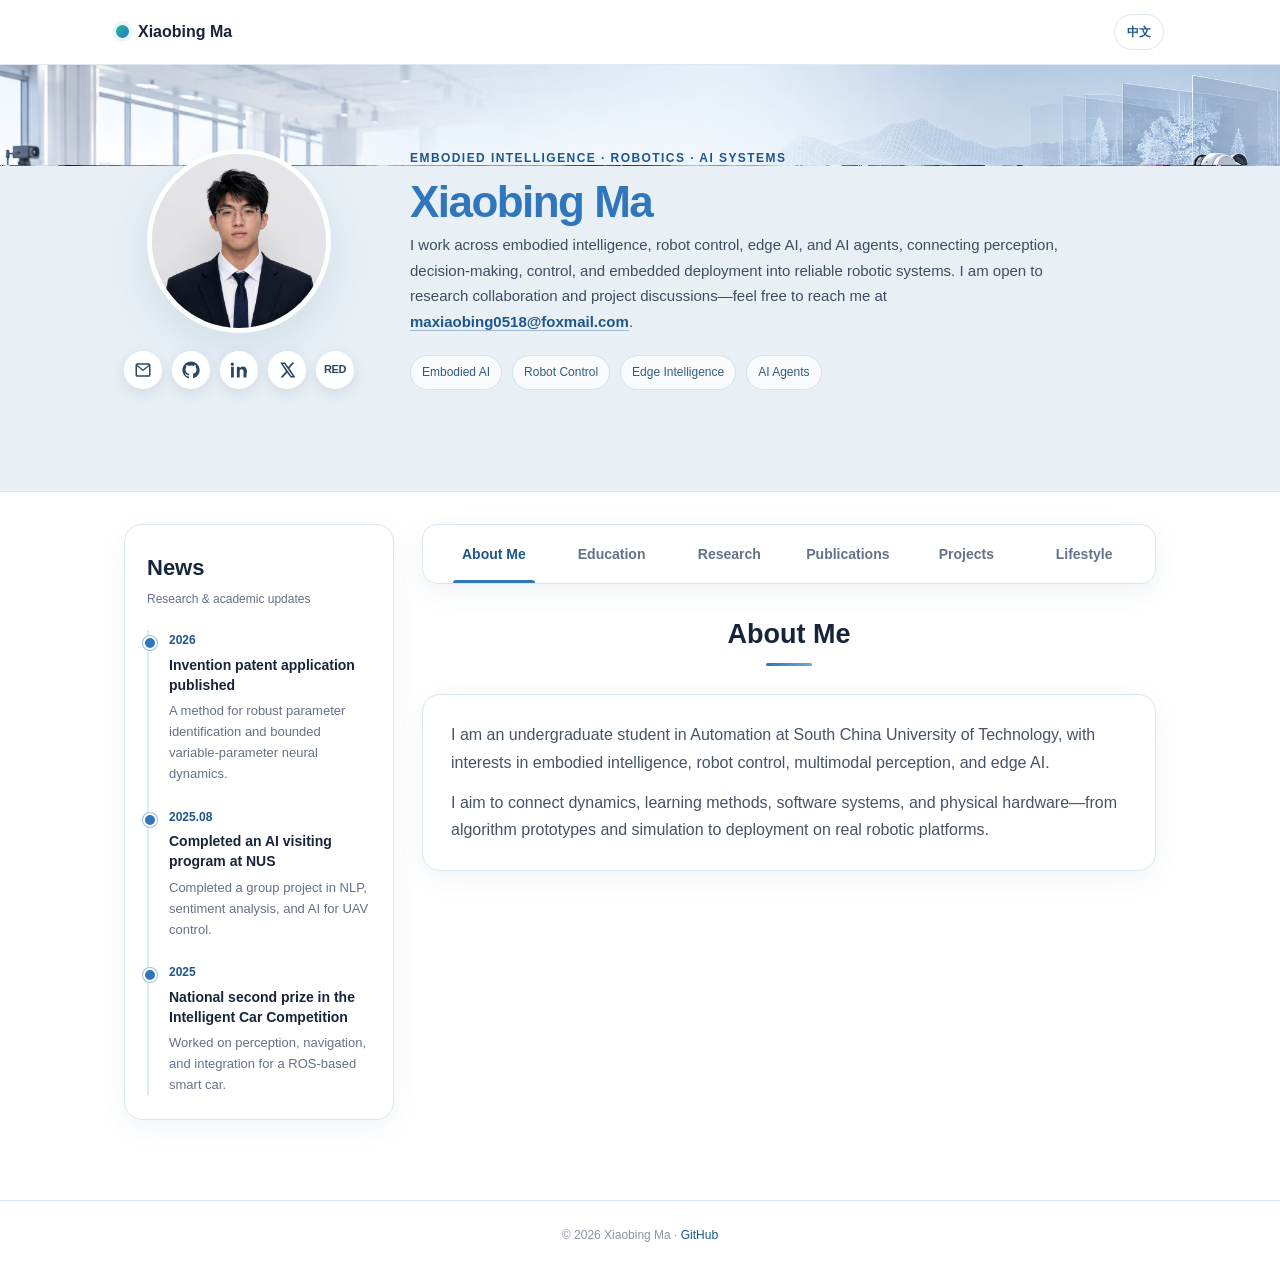
==== index.html @ 729a2bf1 "Place hero image directly behind profile" ====
<!doctype html>
<html lang="zh-CN">
<head>
<meta charset="utf-8">
<meta name="viewport" content="width=device-width,initial-scale=1">
<meta name="description" content="Xiaobing Ma｜South China University of Technology｜Embodied AI, Robot Control, Edge Intelligence and AI Agents">
<title>Xiaobing Ma · Academic Homepage</title>
<style>
:root{--ink:#17243a;--muted:#647187;--blue:#2f76bd;--blue-dark:#1d568f;--blue-soft:#edf5fc;--line:#dbe5ee;--paper:#fff;--wash:#f6f9fc;--shadow:0 16px 45px rgba(31,75,116,.11);--max:1100px}
*{box-sizing:border-box}html{scroll-behavior:smooth;scroll-padding-top:78px}body{margin:0;background:var(--paper);color:var(--ink);font-family:Inter,Arial,"Helvetica Neue","PingFang SC","Microsoft YaHei",sans-serif;font-size:16px;line-height:1.72}body[data-lang="zh"] .lang-en,body[data-lang="en"] .lang-zh{display:none!important}a{color:var(--blue-dark);text-decoration:none}a:hover{text-decoration:none;color:var(--blue)}.topnav{position:sticky;top:0;z-index:20;background:rgba(255,255,255,.9);backdrop-filter:blur(14px);border-bottom:1px solid rgba(219,229,238,.85)}.nav-inner{max-width:var(--max);height:64px;margin:auto;padding:0 26px;display:flex;align-items:center;justify-content:space-between;gap:20px}.brand{display:flex;align-items:center;gap:9px;font-weight:700;color:var(--ink)}.brand-dot{width:13px;height:13px;border-radius:50%;background:linear-gradient(135deg,#21b995,#2578d3);box-shadow:0 0 0 4px rgba(47,118,189,.09)}.nav-links{display:flex;align-items:center;gap:24px;font-size:13px}.nav-links a{color:#4f5b6d}.lang-toggle{border:1px solid var(--line);background:#fff;color:var(--blue-dark);border-radius:999px;padding:7px 12px;font:inherit;font-size:12px;font-weight:700;cursor:pointer}.lang-toggle:hover{border-color:#9ebed9;background:var(--blue-soft)}

.hero{position:relative;min-height:390px;height:33.333vw;max-height:724px;background-image:url("hero-background.png");background-size:cover;background-position:center;background-repeat:no-repeat;background-color:#e8f0f6;overflow:hidden;border-bottom:1px solid var(--line)}.hero:after{display:none}.hero-inner{position:relative;z-index:1;max-width:var(--max);min-height:390px;height:100%;margin:auto;padding:54px 34px 72px;display:grid;grid-template-columns:230px minmax(0,1fr);gap:56px;align-items:center}.identity{text-align:center}.avatar{width:184px;height:184px;margin:0 auto 18px;border-radius:50%;overflow:hidden;border:5px solid rgba(255,255,255,.94);box-shadow:var(--shadow);background:#e6eef5}.avatar img{width:100%;height:100%;object-fit:cover}.socials{display:flex;justify-content:center;gap:10px;flex-wrap:wrap}.socials a{width:38px;height:38px;border-radius:50%;display:grid;place-items:center;background:rgba(255,255,255,.96);color:#294761;box-shadow:0 4px 14px rgba(24,60,94,.12);transition:transform .2s,background .2s,color .2s}.socials a:hover{transform:translateY(-3px);background:var(--blue);color:#fff}.socials svg{width:18px;height:18px;fill:currentColor}.socials .rednote{font-size:11px;font-weight:800;letter-spacing:-.04em}.hero-copy{max-width:650px}.eyebrow{margin-bottom:8px;color:var(--blue-dark);font-size:12px;font-weight:700;letter-spacing:.12em;text-transform:uppercase}.hero h1{margin:0 0 6px;font-size:44px;line-height:1.12;letter-spacing:-.035em}.hero h1 span{color:var(--blue)}.role{margin:0 0 19px;color:#526276;font-size:18px}.hero-text{max-width:650px;margin:0;color:#3d4c60;font-size:15px}.hero-contact{color:var(--blue-dark);font-weight:700;border-bottom:1px solid rgba(29,86,143,.35)}.hero-contact:hover{border-bottom-color:var(--blue)}.hero-meta{display:flex;gap:10px;flex-wrap:wrap;margin-top:20px}.pill{padding:6px 11px;border:1px solid rgba(47,118,189,.18);border-radius:999px;background:rgba(255,255,255,.72);color:#335c80;font-size:12px}


.nav-actions{display:flex;align-items:center}
.tab-shell{position:sticky;top:64px;z-index:15;margin:0 0 34px;background:rgba(255,255,255,.94);backdrop-filter:blur(14px);border:1px solid var(--line);border-radius:15px;box-shadow:0 8px 28px rgba(31,75,116,.07)}
.tab-nav{display:flex;align-items:stretch;overflow-x:auto;scrollbar-width:thin;padding:0 12px}
.tab-button{position:relative;flex:1;min-width:max-content;border:0;background:transparent;padding:17px 18px;color:#657287;font:inherit;font-size:14px;font-weight:600;cursor:pointer;transition:color .2s,background .2s}
.tab-button:after{content:"";position:absolute;left:18px;right:18px;bottom:0;height:3px;border-radius:3px 3px 0 0;background:var(--blue);transform:scaleX(0);transition:transform .2s}
.tab-button:hover{color:var(--blue-dark);background:#f8fbfe}
.tab-button.active{color:var(--blue-dark)}
.tab-button.active:after{transform:scaleX(1)}
.tab-button:focus-visible{outline:3px solid rgba(47,118,189,.24);outline-offset:-3px}
.tab-panel{margin:0;animation:tabReveal .28s ease}
.tab-panel[hidden]{display:none!important}
@keyframes tabReveal{from{opacity:0;transform:translateY(8px)}to{opacity:1;transform:none}}

main{max-width:var(--max);margin:auto;padding:32px 34px 80px}.content-layout{display:grid;grid-template-columns:270px minmax(0,1fr);gap:28px;align-items:start}.content-primary{min-width:0}.news-sidebar{position:sticky;top:96px;padding:24px 22px;border:1px solid var(--line);border-radius:18px;background:#fff;box-shadow:0 8px 28px rgba(31,75,116,.06)}.news-sidebar h2{margin:0;font-size:22px}.news-sidebar-kicker{margin:3px 0 20px;color:var(--muted);font-size:12px}.news-list{display:grid}.news-item{position:relative;padding:0 0 22px 20px;border-left:2px solid #dceaf5}.news-item:last-child{padding-bottom:0}.news-item:before{content:"";position:absolute;left:-6px;top:6px;width:10px;height:10px;border-radius:50%;background:var(--blue);border:2px solid #fff;box-shadow:0 0 0 1px #9dbfda}.news-date{margin-bottom:4px;color:var(--blue-dark);font-size:12px;font-weight:700}.news-item h3{margin:0 0 5px;font-size:14px;line-height:1.45}.news-item p{margin:0;color:var(--muted);font-size:13px;line-height:1.62}.section{margin-bottom:70px}.section-head{text-align:center;margin-bottom:28px}.section-head h2{margin:0;font-size:27px;line-height:1.25}.section-head h2:after{content:"";display:block;width:46px;height:3px;margin:12px auto 0;border-radius:9px;background:linear-gradient(90deg,var(--blue),#6ca9dc)}.section-kicker{margin-top:8px;color:var(--muted);font-size:13px}.about-grid{display:grid;grid-template-columns:1.25fr .75fr;gap:24px}.panel{border:1px solid var(--line);border-radius:18px;background:#fff;box-shadow:0 8px 28px rgba(31,75,116,.06)}.about-copy{padding:26px 28px;color:#455367}.about-copy p{margin:0 0 12px}.about-copy p:last-child{margin:0}.now-card{padding:24px;background:linear-gradient(145deg,#f8fbfe,#edf5fc)}.now-card h3{margin:0 0 12px;font-size:15px}.now-list{display:grid;gap:10px}.now-item{display:flex;gap:10px;align-items:flex-start;color:#526176;font-size:13px}.now-item:before{content:"";width:7px;height:7px;margin-top:8px;border-radius:50%;background:var(--blue);flex:0 0 auto}

.about-profile{max-width:820px;margin:0 auto}.education-list{display:grid;gap:16px}.education-list .education-card{width:100%}.school-mark-wide{height:74px;border-radius:0;box-shadow:none;background:transparent}.school-mark-wide img{width:92px;height:auto;border-radius:0}.subsection-title{margin:30px 0 14px;color:var(--ink);font-size:18px;font-weight:700;text-align:center}.lifestyle-card{max-width:820px;margin:0 auto;padding:34px;text-align:center}.lifestyle-card h3{margin:0 0 8px;font-size:19px}.lifestyle-card p{margin:0;color:var(--muted)}.education-card{max-width:820px;margin:0 auto;padding:28px 30px;display:grid;grid-template-columns:112px minmax(0,1fr);gap:28px;align-items:center}.school-mark{width:104px;height:104px;display:grid;place-items:center;border-radius:50%;background:#fff;box-shadow:0 7px 22px rgba(122,22,36,.12)}.school-mark img{width:92px;height:92px;object-fit:contain;border-radius:50%}.education-main h3{margin:7px 0 4px;font-size:21px}.education-main p{margin:0;color:#4f5d70;font-size:15px}.education-topline{display:flex;align-items:center;gap:12px;flex-wrap:wrap}.education-years{color:var(--blue-dark);font-size:13px;font-weight:700}.status-badge{padding:3px 9px;border-radius:999px;background:#eaf3fa;color:#365f80;font-size:11px;font-weight:700}.education-note{margin-top:8px;color:var(--muted);font-size:13px}.research-overview{display:grid;grid-template-columns:1.25fr .75fr;gap:16px;margin-bottom:18px}.focus-grid{display:grid;grid-template-columns:repeat(2,minmax(0,1fr));gap:16px}.focus-card{position:relative;padding:22px 22px 21px;border:1px solid var(--line);border-radius:16px;background:#fff;overflow:hidden;transition:transform .2s,border-color .2s,box-shadow .2s}.focus-card:hover{transform:translateY(-3px);border-color:#abc9e2;box-shadow:0 12px 30px rgba(40,93,138,.08)}.focus-card:last-child{grid-column:auto}.focus-num{position:absolute;right:16px;top:11px;color:#d8e7f4;font-family:Georgia,serif;font-size:32px}.focus-card h3{position:relative;margin:0 0 7px;font-size:16px}.focus-card p{position:relative;margin:0;color:var(--muted);font-size:13px}

.project-list{display:grid;gap:16px}.project-card{display:grid;grid-template-columns:120px minmax(0,1fr);gap:22px;padding:23px 25px;border:1px solid var(--line);border-left:4px solid #77a9d2;border-radius:15px;background:#fff;box-shadow:0 7px 24px rgba(31,75,116,.055)}.project-card.has-image{grid-template-columns:210px 100px minmax(0,1fr);align-items:center;padding:18px 22px 18px 18px}.project-thumb{margin:0;aspect-ratio:4/3;overflow:hidden;border-radius:11px;background:var(--wash);box-shadow:inset 0 0 0 1px rgba(219,229,238,.9)}.project-thumb img{display:block;width:100%;height:100%;object-fit:cover}.project-kind{color:var(--blue-dark);font-size:12px;font-weight:700;letter-spacing:.06em}.project-card h3{margin:0 0 6px;font-size:17px}.project-card p{margin:0;color:var(--muted);font-size:13px}.meta{margin-top:9px;color:#406987;font-size:12px}.meta a{font-weight:700}.meta a:hover{text-decoration:underline}

.opensource-grid{display:grid;grid-template-columns:repeat(2,minmax(0,1fr));gap:15px}.repo{padding:20px;border:1px solid var(--line);border-radius:15px;background:var(--wash);transition:transform .2s,border-color .2s}.repo:hover{transform:translateY(-2px);border-color:#a8c6de}.repo-head{display:flex;align-items:center;justify-content:space-between;gap:12px}.repo h3{margin:0;font-size:15px}.repo-arrow{color:var(--blue);font-size:18px}.repo p{margin:7px 0 0;color:var(--muted);font-size:12px}.stack{display:grid;grid-template-columns:repeat(2,minmax(0,1fr));gap:17px;margin-top:17px}.stack-group{padding:20px;border-top:2px solid #9ec3e0;background:#f9fbfd}.stack-group h3{margin:0 0 10px;font-size:14px}.chips{display:flex;flex-wrap:wrap;gap:7px}.chip{padding:4px 9px;border-radius:999px;background:#eaf3fa;color:#365f80;font-size:11px}

.timeline{position:relative;margin:0 auto;max-width:820px}.timeline:before{content:"";position:absolute;left:135px;top:8px;bottom:8px;width:2px;background:linear-gradient(var(--blue),#dceaf5)}.timeline-item{display:grid;grid-template-columns:112px 1fr;gap:46px;position:relative;padding:0 0 25px}.timeline-item:after{content:"";position:absolute;left:130px;top:7px;width:9px;height:9px;border-radius:50%;background:var(--blue);border:3px solid #fff;box-shadow:0 0 0 2px #99bedc}.timeline-time{color:var(--blue-dark);font-size:12px;text-align:right}.timeline-body h3{margin:0 0 3px;font-size:15px}.timeline-body p{margin:0;color:var(--muted);font-size:13px}.contact-card{display:flex;justify-content:space-between;align-items:center;gap:24px;padding:27px 30px;border-radius:18px;background:linear-gradient(135deg,#edf5fc,#f8fbfe);border:1px solid #d7e7f3}.contact-card h2{margin:0 0 5px;font-size:21px}.contact-card p{margin:0;color:var(--muted);font-size:13px}.contact-card a.mail{padding:10px 15px;border-radius:999px;background:var(--blue);color:#fff;font-size:13px;font-weight:700;white-space:nowrap}.footer{border-top:1px solid var(--line);padding:24px 0 35px;color:#8894a4;font-size:12px;text-align:center}

@media(max-width:900px){.content-layout{grid-template-columns:230px minmax(0,1fr);gap:18px}.news-sidebar{padding:21px 18px}}
@media(max-width:800px){.content-layout{grid-template-columns:1fr}.news-sidebar{position:relative;top:auto}.content-primary{min-width:0}.tab-shell{top:64px;margin:0 -4px 28px;border-radius:12px}.tab-nav{justify-content:flex-start}.tab-button{flex:0 0 auto;padding:15px 16px}.tab-button:after{left:16px;right:16px}.hero-inner{grid-template-columns:1fr;gap:24px;padding:42px 22px 58px}.hero-copy{text-align:center;margin:auto}.hero h1{font-size:34px}.hero-meta{justify-content:center}.hero-text{text-align:left}.about-grid,.research-overview,.focus-grid,.opensource-grid,.stack{grid-template-columns:1fr}.education-card{grid-template-columns:90px minmax(0,1fr);gap:20px;padding:24px}.school-mark{width:82px;height:82px}.school-mark img{width:72px;height:72px}.focus-card:last-child{grid-column:auto}.project-card{grid-template-columns:1fr;gap:8px}.project-card.has-image{grid-template-columns:180px minmax(0,1fr);gap:18px;align-items:center}.project-card.has-image .project-thumb{grid-row:1/3}.project-card.has-image .project-kind{grid-column:2}.project-card.has-image>div:last-child{grid-column:2}.project-kind br{display:none}.timeline:before{left:8px}.timeline-item{grid-template-columns:1fr;gap:4px;padding-left:34px}.timeline-item:after{left:3px}.timeline-time{text-align:left}.contact-card{display:block;text-align:center}.contact-card a.mail{display:inline-block;margin-top:16px}main{padding:48px 20px 62px}.nav-inner{padding:0 18px}.avatar{width:156px;height:156px}}
@media(max-width:620px){.project-card.has-image{grid-template-columns:1fr;gap:10px}.project-card.has-image .project-thumb,.project-card.has-image .project-kind,.project-card.has-image>div:last-child{grid-column:1;grid-row:auto}.project-thumb{aspect-ratio:16/9}}
@media(max-width:480px){.brand{font-size:14px}.tab-button{font-size:13px;padding:14px}.education-card{grid-template-columns:1fr;text-align:center}.school-mark{margin:auto}.education-topline{justify-content:center}.hero{height:auto;max-height:none;min-height:620px;background-size:cover;background-position:58% center}.hero-inner{height:auto;min-height:620px}.hero h1{font-size:30px}.role{font-size:16px}.section{margin-bottom:54px}.section-head h2{font-size:23px}.about-copy,.now-card{padding:21px}.project-card{padding:20px}.socials{gap:8px}}
</style>
</head>
<body data-lang="en">
<nav class="topnav">
  <div class="nav-inner">
    <a class="brand" href="#top"><span class="brand-dot"></span><span class="lang-zh">马小兵</span><span class="lang-en">Xiaobing Ma</span></a>
    <div class="nav-actions">
      <button class="lang-toggle" id="langToggle" type="button" aria-label="Switch language"><span class="lang-zh">EN</span><span class="lang-en">中文</span></button>
    </div>
  </div>
</nav>

<header class="hero" id="top">
  <div class="hero-inner">
    <div class="identity">
      <div class="avatar"><img src="photo.jpg" alt="Xiaobing Ma portrait"></div>
      <div class="socials" aria-label="Social links">
        <a href="mailto:maxiaobing0518@foxmail.com" title="Email" aria-label="Email"><svg viewBox="0 0 24 24"><path d="M2 5.5A2.5 2.5 0 0 1 4.5 3h15A2.5 2.5 0 0 1 22 5.5v13a2.5 2.5 0 0 1-2.5 2.5h-15A2.5 2.5 0 0 1 2 18.5v-13Zm2.2-.5L12 11.2 19.8 5H4.2Zm15.8 2.1-7.38 5.87a1 1 0 0 1-1.24 0L4 7.1v11.4c0 .28.22.5.5.5h15a.5.5 0 0 0 .5-.5V7.1Z"/></svg></a>
        <a href="https://github.com/Geezer565" target="_blank" rel="noreferrer" title="GitHub" aria-label="GitHub"><svg viewBox="0 0 24 24"><path d="M12 .7a11.5 11.5 0 0 0-3.64 22.4c.58.1.79-.25.79-.56v-2.23c-3.22.7-3.9-1.37-3.9-1.37-.53-1.34-1.29-1.7-1.29-1.7-1.05-.72.08-.71.08-.71 1.17.08 1.78 1.2 1.78 1.2 1.04 1.78 2.72 1.27 3.38.97.1-.75.4-1.27.74-1.56-2.57-.29-5.27-1.28-5.27-5.68 0-1.25.45-2.28 1.19-3.08-.12-.29-.52-1.46.11-3.04 0 0 .97-.31 3.16 1.18A11 11 0 0 1 12 6.14c.98 0 1.95.13 2.87.38 2.2-1.49 3.16-1.18 3.16-1.18.63 1.58.23 2.75.11 3.04.74.8 1.19 1.83 1.19 3.08 0 4.41-2.71 5.38-5.29 5.67.42.36.79 1.06.79 2.15v3.27c0 .31.21.67.8.56A11.5 11.5 0 0 0 12 .7Z"/></svg></a>
        <a href="https://www.linkedin.com/feed/" target="_blank" rel="noreferrer" title="LinkedIn" aria-label="LinkedIn"><svg viewBox="0 0 24 24"><path d="M5.1 7.5H1.4V22h3.7V7.5ZM3.25 2A2.16 2.16 0 1 0 3.2 6.3 2.16 2.16 0 0 0 3.25 2ZM22.6 13.7c0-4.37-2.33-6.4-5.44-6.4a4.7 4.7 0 0 0-4.25 2.34V7.5H9.2V22h3.72v-7.18c0-1.9.36-3.74 2.72-3.74 2.33 0 2.36 2.18 2.36 3.86V22h3.72l.88-8.3Z"/></svg></a>
        <a href="https://x.com/XiaobingMasr" target="_blank" rel="noreferrer" title="X" aria-label="X"><svg viewBox="0 0 24 24"><path d="M18.9 2H22l-6.78 7.75L23.2 22h-6.25l-4.9-6.4L6.46 22H3.35l7.25-8.29L2.95 2H9.36l4.42 5.84L18.9 2Zm-1.09 17.85h1.72L8.42 4.04H6.57l11.24 15.81Z"/></svg></a>
        <a href="https://www.xiaohongshu.com/user/profile/667384e70000000003031f09" target="_blank" rel="noreferrer" title="RedNote / 小红书" aria-label="RedNote"><span class="rednote">RED</span></a>
      </div>
    </div>
    <div class="hero-copy">
      <div class="eyebrow"><span class="lang-zh">具身智能 · 机器人 · 人工智能系统</span><span class="lang-en">Embodied Intelligence · Robotics · AI Systems</span></div>
      <h1><span class="lang-zh">马小兵</span><span class="lang-en">Xiaobing Ma</span></h1>
      <p class="hero-text lang-zh">我关注具身智能、机器人控制、端侧智能与 AI Agent，尝试把感知、决策、控制和嵌入式部署连接起来，让算法在真实机器人系统中稳定工作。欢迎交流研究与项目合作，可通过 <a class="hero-contact" href="mailto:maxiaobing0518@foxmail.com">maxiaobing0518@foxmail.com</a> 联系我。</p>
      <p class="hero-text lang-en">I work across embodied intelligence, robot control, edge AI, and AI agents, connecting perception, decision-making, control, and embedded deployment into reliable robotic systems. I am open to research collaboration and project discussions—feel free to reach me at <a class="hero-contact" href="mailto:maxiaobing0518@foxmail.com">maxiaobing0518@foxmail.com</a>.</p>
      <div class="hero-meta">
        <span class="pill">Embodied AI</span><span class="pill">Robot Control</span><span class="pill">Edge Intelligence</span><span class="pill">AI Agents</span>
      </div>
    </div>
  </div>
</header>

<main>
  <div class="content-layout">
    <aside class="news-sidebar" aria-labelledby="news-heading">
      <h2 id="news-heading"><span class="lang-zh">最新动态</span><span class="lang-en">News</span></h2>
      <div class="news-sidebar-kicker"><span class="lang-zh">研究、项目与学术经历</span><span class="lang-en">Research & academic updates</span></div>
      <div class="news-list">
        <article class="news-item"><div class="news-date">2026</div><h3><span class="lang-zh">发明专利申请已公开</span><span class="lang-en">Invention patent application published</span></h3><p><span class="lang-zh">鲁棒参数辨识与有界变参神经动力学控制方法。</span><span class="lang-en">A method for robust parameter identification and bounded variable-parameter neural dynamics.</span></p></article>
        <article class="news-item"><div class="news-date">2025.08</div><h3><span class="lang-zh">完成 NUS 人工智能访问项目</span><span class="lang-en">Completed an AI visiting program at NUS</span></h3><p><span class="lang-zh">完成自然语言处理、情感分析与 AI 无人机控制小组项目。</span><span class="lang-en">Completed a group project in NLP, sentiment analysis, and AI for UAV control.</span></p></article>
        <article class="news-item"><div class="news-date">2025</div><h3><span class="lang-zh">获智能汽车竞赛全国二等奖</span><span class="lang-en">National second prize in the Intelligent Car Competition</span></h3><p><span class="lang-zh">参与 ROS 多模态感知智能车的感知、导航与系统联调。</span><span class="lang-en">Worked on perception, navigation, and integration for a ROS-based smart car.</span></p></article>
      </div>
    </aside>
    <div class="content-primary">
  <div class="tab-shell">
    <div class="tab-nav" role="tablist" aria-label="Homepage sections">
      <button class="tab-button active" type="button" role="tab" aria-selected="true" aria-controls="about" data-tab="about"><span class="lang-zh">关于我</span><span class="lang-en">About Me</span></button>
      <button class="tab-button" type="button" role="tab" aria-selected="false" aria-controls="education" data-tab="education"><span class="lang-zh">教育经历</span><span class="lang-en">Education</span></button>
      <button class="tab-button" type="button" role="tab" aria-selected="false" aria-controls="research" data-tab="research"><span class="lang-zh">研究方向</span><span class="lang-en">Research</span></button>
      <button class="tab-button" type="button" role="tab" aria-selected="false" aria-controls="publications" data-tab="publications"><span class="lang-zh">学术成果</span><span class="lang-en">Publications</span></button>
      <button class="tab-button" type="button" role="tab" aria-selected="false" aria-controls="projects" data-tab="projects"><span class="lang-zh">项目</span><span class="lang-en">Projects</span></button>
      <button class="tab-button" type="button" role="tab" aria-selected="false" aria-controls="lifestyle" data-tab="lifestyle"><span class="lang-zh">生活</span><span class="lang-en">Lifestyle</span></button>
    </div>
  </div>
<section class="section tab-panel active" id="about" data-tab-panel="about" role="tabpanel">
  <div class="section-head"><h2><span class="lang-zh">关于我</span><span class="lang-en">About Me</span></h2></div>
  <div class="panel about-copy about-profile">
    <div class="lang-zh"><p>我是华南理工大学自动化专业本科生，关注具身智能、机器人控制、多模态感知和端侧智能。</p><p>我希望把动力学、学习方法、软件系统与真实硬件连接起来，完成从算法原型、仿真验证到实体机器人部署的完整链路。</p></div>
    <div class="lang-en"><p>I am an undergraduate student in Automation at South China University of Technology, with interests in embodied intelligence, robot control, multimodal perception, and edge AI.</p><p>I aim to connect dynamics, learning methods, software systems, and physical hardware—from algorithm prototypes and simulation to deployment on real robotic platforms.</p></div>
  </div>
</section>

<section class="section tab-panel" id="education" data-tab-panel="education" role="tabpanel" hidden>
  <div class="section-head"><h2><span class="lang-zh">教育经历</span><span class="lang-en">Education</span></h2></div>
  <div class="education-list">
    <div class="panel education-card">
      <a class="school-mark" href="https://www.scut.edu.cn/" target="_blank" rel="noreferrer" aria-label="South China University of Technology">
        <img src="https://www.scut.edu.cn/_upload/article/images/16/02/3166fd1b4c8cb0148ec56c04f071/8ab1bcf6-62d8-47c0-bff4-0ce88872dbd7.jpg" alt="South China University of Technology emblem">
      </a>
      <div class="education-main">
        <div class="education-topline"><span class="education-years">2024 — Present</span><span class="status-badge"><span class="lang-zh">在读</span><span class="lang-en">Current Student</span></span></div>
        <h3><span class="lang-zh">华南理工大学</span><span class="lang-en">South China University of Technology</span></h3>
        <p><span class="lang-zh">自动化专业 · 工学学士在读</span><span class="lang-en">B.Eng. Candidate in Automation</span></p>
        <div class="education-note"><span class="lang-zh">广州，中国</span><span class="lang-en">Guangzhou, China</span></div>
      </div>
    </div>
    <div class="panel education-card">
      <a class="school-mark school-mark-wide" href="https://nus.edu.sg/" target="_blank" rel="noreferrer" aria-label="National University of Singapore">
        <img src="nus-logo.svg" alt="National University of Singapore logo">
      </a>
      <div class="education-main">
        <div class="education-topline"><span class="education-years">2025.07 — 2025.09</span><span class="status-badge"><span class="lang-zh">访问学生</span><span class="lang-en">Visiting Student</span></span></div>
        <h3><span class="lang-zh">新加坡国立大学</span><span class="lang-en">National University of Singapore</span></h3>
        <p><span class="lang-zh">“人工智能与 ChatGPT”访问项目 · 在 <a href="https://discovery.nus.edu.sg/5092-edmund-low" target="_blank" rel="noreferrer">Edmund Low 副教授</a>指导下学习</span><span class="lang-en">Artificial Intelligence & ChatGPT Visiting Program · Supervised by <a href="https://discovery.nus.edu.sg/5092-edmund-low" target="_blank" rel="noreferrer">Associate Professor Edmund Low</a></span></p>
        <div class="education-note"><span class="lang-zh">深度学习 · 自然语言处理 · 词嵌入 · RNN · Transformer · 新加坡</span><span class="lang-en">Deep Learning · NLP · Word Embeddings · RNN · Transformer · Singapore</span></div>
      </div>
    </div>
    <div class="panel education-card">
      <a class="school-mark" href="https://www.hit.edu.cn/" target="_blank" rel="noreferrer" aria-label="Harbin Institute of Technology">
        <img src="https://www.hit.edu.cn/_upload/article/images/d3/ec/8fcaa5d24cb59a8e9660324ef50b/735df70a-538b-4bd6-8e52-3f373085a616.png" alt="Harbin Institute of Technology emblem">
      </a>
      <div class="education-main">
        <div class="education-topline"><span class="education-years"><span class="lang-zh">暑期项目</span><span class="lang-en">Summer Program</span></span><span class="status-badge"><span class="lang-zh">访问学生</span><span class="lang-en">Visiting Student</span></span></div>
        <h3><span class="lang-zh">哈尔滨工业大学</span><span class="lang-en">Harbin Institute of Technology</span></h3>
        <p><span class="lang-zh">暑期项目访问学生</span><span class="lang-en">Summer Program Visiting Student</span></p>
        <div class="education-note"><span class="lang-zh">项目名称与时间待补充</span><span class="lang-en">Program title and dates to be added</span></div>
      </div>
    </div>
  </div>
</section>

<section class="section tab-panel" id="research" data-tab-panel="research" role="tabpanel" hidden>
  <div class="section-head"><h2><span class="lang-zh">研究方向</span><span class="lang-en">Research Areas</span></h2><div class="section-kicker"><span class="lang-zh">研究兴趣与当前关注</span><span class="lang-en">Research interests and current focus</span></div></div>
  <div class="research-overview">
    <div class="panel about-copy">
      <div class="lang-zh"><p>我的兴趣位于人工智能与机器人系统的交叉处，主要关注机械臂协作、四足机器人控制、无人机鲁棒控制和多模态感知。</p><p>我希望建立一条完整的技术链路：从动力学与学习方法出发，经过仿真和软件系统开发，最终在嵌入式设备或实体机器人上完成验证。</p></div>
      <div class="lang-en"><p>My interests lie at the intersection of artificial intelligence and robotic systems, spanning collaborative manipulation, quadruped control, robust UAV control, and multimodal perception.</p><p>I aim to build complete technical pipelines—from dynamics and learning methods, through simulation and software development, to validation on embedded devices and physical robots.</p></div>
    </div>
    <aside class="panel now-card">
      <h3><span class="lang-zh">当前关注</span><span class="lang-en">Currently Exploring</span></h3>
      <div class="now-list">
        <div class="now-item"><span class="lang-zh">机器人意图推断与主动澄清</span><span class="lang-en">Robot intent inference and active clarification</span></div>
        <div class="now-item"><span class="lang-zh">复杂扰动下的鲁棒运动控制</span><span class="lang-en">Robust locomotion under complex disturbances</span></div>
        <div class="now-item"><span class="lang-zh">多模态感知与端侧部署</span><span class="lang-en">Multimodal perception and edge deployment</span></div>
      </div>
    </aside>
  </div>
  <div class="focus-grid">
    <article class="focus-card"><span class="focus-num">01</span><h3><span class="lang-zh">具身智能与人机交互</span><span class="lang-en">Embodied Intelligence & HRI</span></h3><p><span class="lang-zh">面向机器人协作任务，关注意图推断、主动澄清、多模态状态建模与协作决策。</span><span class="lang-en">Intent inference, active clarification, multimodal state modeling, and collaborative decision-making.</span></p></article>
    <article class="focus-card"><span class="focus-num">02</span><h3><span class="lang-zh">机器人控制与动力学</span><span class="lang-en">Robot Control & Dynamics</span></h3><p><span class="lang-zh">研究四足机器人和无人机的动力学建模、预测控制、全身控制、鲁棒控制与稳定性。</span><span class="lang-en">Dynamics, model predictive control, whole-body control, robust control, and stability for legged robots and UAVs.</span></p></article>
    <article class="focus-card"><span class="focus-num">03</span><h3><span class="lang-zh">多模态感知与端侧智能</span><span class="lang-en">Multimodal Perception & Edge AI</span></h3><p><span class="lang-zh">开展目标检测、视觉与激光雷达融合，以及模型在边缘计算平台上的部署与验证。</span><span class="lang-en">Object detection, camera–LiDAR fusion, and model deployment on edge computing platforms.</span></p></article>
    <article class="focus-card"><span class="focus-num">04</span><h3><span class="lang-zh">嵌入式机器人系统</span><span class="lang-en">Embedded Robotic Systems</span></h3><p><span class="lang-zh">连接感知设备、控制器与执行机构，完成上下位机通信、导航、控制和整机联调。</span><span class="lang-en">Integration of sensors, controllers, actuators, communication, navigation, and system-level debugging.</span></p></article>
  </div>
</section>

<section class="section tab-panel" id="projects" data-tab-panel="projects" role="tabpanel" hidden>
  <div class="section-head"><h2><span class="lang-zh">代表项目</span><span class="lang-en">Selected Projects</span></h2><div class="section-kicker"><span class="lang-zh">研究、竞赛与工程实践</span><span class="lang-en">Research, competitions, and engineering practice</span></div></div>
  <div class="project-list">
    <article class="project-card"><div class="project-kind"><span class="lang-zh">具身智能<br>研究</span><span class="lang-en">EMBODIED AI<br>RESEARCH</span></div><div><h3><span class="lang-zh">机械臂协作中的意图推断与主动澄清</span><span class="lang-en">Intent Inference and Active Clarification for Collaborative Manipulation</span></h3><p><span class="lang-zh">参与面向协作操作的主动澄清研究，围绕多模态状态建模、动作评估和机器人交互开展算法与系统验证。</span><span class="lang-en">Research on active clarification for collaborative manipulation, including multimodal state modeling, action evaluation, and robotic system validation.</span></p><div class="meta">Human–Robot Interaction · Active Clarification</div></div></article>
    <article class="project-card"><div class="project-kind"><span class="lang-zh">运动控制<br>研究</span><span class="lang-en">ROBOT CONTROL<br>RESEARCH</span></div><div><h3><span class="lang-zh">四足机器人控制</span><span class="lang-en">Quadruped Robot Control</span></h3><p><span class="lang-zh">围绕复杂地形、外部扰动与模型误差下的运动控制开展研究，关注动力学建模、预测控制和全身控制方法。</span><span class="lang-en">Locomotion control under complex terrain, external disturbances, and modeling errors, with a focus on dynamics, MPC, and WBC.</span></p><div class="meta">Dynamics · MPC · WBC · Simulation · <a href="https://github.com/Geezer565/ACLF_MPC_ROS_GO2" target="_blank" rel="noreferrer">Go2 Framework ↗</a> · <a href="https://github.com/Geezer565/legged-Robot-reproduction" target="_blank" rel="noreferrer">Experiments ↗</a></div></div></article>
    <article class="project-card"><div class="project-kind"><span class="lang-zh">无人系统<br>研究</span><span class="lang-en">AUTONOMOUS<br>SYSTEMS</span></div><div><h3><span class="lang-zh">无人机动力学与鲁棒控制</span><span class="lang-en">UAV Dynamics and Robust Control</span></h3><p><span class="lang-zh">围绕四旋翼的非线性、欠驱动与强耦合特性，开展六自由度动力学建模、参数辨识、位置与姿态控制及仿真验证。</span><span class="lang-en">Six-DoF modeling, parameter identification, position and attitude control, and simulation for nonlinear, underactuated quadrotors.</span></p><div class="meta">Robust Control · Parameter Identification · Neural Dynamics</div></div></article>
    <article class="project-card has-image"><figure class="project-thumb"><img src="assets/projects/ros-smart-car.jpg" alt="ROS multimodal perception smart car on a competition track" loading="lazy"></figure><div class="project-kind"><span class="lang-zh">机器人系统<br>项目</span><span class="lang-en">ROBOTICS<br>SYSTEMS</span></div><div><h3><span class="lang-zh">ROS 多模态感知智能车</span><span class="lang-en">ROS Multimodal Perception Smart Car</span></h3><p><span class="lang-zh">团队基于 RDK X5、STM32、USB 相机与 N10 激光雷达搭建 ROS 智能车系统，完成目标识别、图像—雷达融合、空间定位、目标点导航、底盘控制、任务状态机、主从计算机通信与整车联调。</span><span class="lang-en">A ROS-based smart car integrating RDK X5, STM32, a USB camera, and N10 LiDAR for object recognition, camera–LiDAR fusion, localization, waypoint navigation, vehicle control, task-state management, host–client communication, and full-system integration.</span></p><div class="meta"><span class="lang-zh">全国大学生智能汽车竞赛全国总决赛二等奖 · 团队项目 · </span><span class="lang-en">National Second Prize, National Intelligent Car Competition · Team Project · </span><a href="https://github.com/Geezer565/ImgRadarNet" target="_blank" rel="noreferrer">ImgRadarNet ↗</a> · <a href="https://github.com/Geezer565/ros_competition_2025" target="_blank" rel="noreferrer">ROS System ↗</a></div></div></article>
    <article class="project-card"><div class="project-kind"><span class="lang-zh">人工智能<br>访学项目</span><span class="lang-en">AI VISITING<br>PROGRAM</span></div><div><h3><span class="lang-zh">Road to ChatGPT：自然语言处理与情感分析</span><span class="lang-en">Road to ChatGPT: NLP and Sentiment Analysis</span></h3><p><span class="lang-zh">在新加坡国立大学“人工智能与 ChatGPT”项目中，基于 IMDB 电影评论数据构建英文文本情感分类模型，完成文本向量化、词嵌入、神经网络训练与对比实验；围绕学习率、优化器、Embedding 维度、网络结构、Dropout 与 L2 正则化进行调优，测试准确率达到 88.7%。同时共同完成 AI 在无人机控制中的应用调研与英文汇报，涵盖 RBF 神经网络扰动估计、强化学习控制及工程应用风险。</span><span class="lang-en">Built an English sentiment-classification model on the IMDB reviews dataset during NUS's Artificial Intelligence & ChatGPT program. Conducted comparative experiments on text vectorization, word embeddings, learning rate, optimizers, network depth, dropout, and L2 regularization, reaching 88.7% test accuracy. Also co-presented a study of AI for UAV control, covering RBF-based disturbance estimation, reinforcement-learning control, and deployment risks.</span></p><div class="meta">TensorFlow · NLP · Word Embeddings · Sentiment Analysis · Model Optimization · Test Accuracy 88.7%</div></div></article>
    <article class="project-card"><div class="project-kind">AI AGENT<br>PROJECT</div><div><h3><span class="lang-zh">康养智能助手</span><span class="lang-en">Wellness AI Assistant</span></h3><p><span class="lang-zh">参与面向移动端的智能助手原型开发，围绕知识检索、任务路由、工作流编排和终端测试探索大模型应用落地。</span><span class="lang-en">Development of a mobile AI assistant prototype using retrieval, task routing, workflow orchestration, and device-side testing.</span></p><div class="meta">RAG · Agent Workflow · LLM Application</div></div></article>
    
    
  </div>
  <div class="subsection-title"><span class="lang-zh">技术栈</span><span class="lang-en">Technical Stack</span></div>
  <div class="stack">
    <div class="stack-group"><h3><span class="lang-zh">机器人与控制</span><span class="lang-en">Robotics & Control</span></h3><div class="chips"><span class="chip">ROS / ROS2</span><span class="chip">MPC</span><span class="chip">WBC</span><span class="chip">MuJoCo</span><span class="chip">Gazebo</span><span class="chip">MATLAB / Simulink</span></div></div>
    <div class="stack-group"><h3><span class="lang-zh">感知与端侧智能</span><span class="lang-en">Perception & Edge AI</span></h3><div class="chips"><span class="chip">PyTorch</span><span class="chip">YOLO</span><span class="chip">OpenCV</span><span class="chip">RDK X5</span><span class="chip">Camera–LiDAR</span></div></div>
    <div class="stack-group"><h3><span class="lang-zh">智能体与大模型</span><span class="lang-en">Agents & LLMs</span></h3><div class="chips"><span class="chip">RAG</span><span class="chip">Task Routing</span><span class="chip">Agent Workflow</span><span class="chip">Multimodal AI</span></div></div>
    <div class="stack-group"><h3><span class="lang-zh">嵌入式与工程</span><span class="lang-en">Embedded & Engineering</span></h3><div class="chips"><span class="chip">STM32</span><span class="chip">ESP32</span><span class="chip">C++</span><span class="chip">Python</span><span class="chip">UART / I²C / SPI</span></div></div>
  </div>
</section>

<section class="section tab-panel" id="publications" data-tab-panel="publications" role="tabpanel" hidden>
  <div class="section-head"><h2><span class="lang-zh">学术成果</span><span class="lang-en">Publications</span></h2></div>
  <div class="timeline">
    <div class="timeline-item"><div class="timeline-time"><span class="lang-zh">在投</span><span class="lang-en">Under Review</span></div><div class="timeline-body"><h3><span class="lang-zh">机器人协作中的主动澄清研究</span><span class="lang-en">Active Clarification for Collaborative Robot Manipulation</span></h3><p><span class="lang-zh">研究论文 · 第二作者 · 审稿中</span><span class="lang-en">Research manuscript · Second author · Under review</span></p></div></div>
    <div class="timeline-item"><div class="timeline-time"><span class="lang-zh">已公开</span><span class="lang-en">Published</span></div><div class="timeline-body"><h3><span class="lang-zh">发明专利申请</span><span class="lang-en">Invention Patent Application</span></h3><p><span class="lang-zh">《一种鲁棒参数辨识有界变参神经动力学控制方法》· 申请号 202610302802.0</span><span class="lang-en">A robust parameter-identification method based on bounded variable-parameter neural dynamics · Application No. 202610302802.0</span></p></div></div>
  </div>
</section>

<section class="section tab-panel" id="lifestyle" data-tab-panel="lifestyle" role="tabpanel" hidden>
  <div class="section-head"><h2><span class="lang-zh">研究之外</span><span class="lang-en">Lifestyle</span></h2></div>
  <div class="panel lifestyle-card">
    <h3><span class="lang-zh">生活、兴趣与照片</span><span class="lang-en">Life, Interests & Moments</span></h3>
    <p><span class="lang-zh">这里将用于记录研究之外的生活、兴趣和照片，具体内容后续补充。</span><span class="lang-en">A space for life beyond research, personal interests, and selected photos. More details will be added later.</span></p>
  </div>
</section>
    </div>
  </div>
</main>

<footer class="footer">© 2026 Xiaobing Ma · <a href="https://github.com/Geezer565" target="_blank" rel="noreferrer">GitHub</a></footer>
<script>
(function(){
  var body=document.body;
  var initial="en";
  body.setAttribute("data-lang",initial);
  document.documentElement.lang=initial==="zh"?"zh-CN":"en";
  document.title=initial==="zh"?"马小兵 · 个人学术主页":"Xiaobing Ma · Academic Homepage";
  document.getElementById("langToggle").addEventListener("click",function(){
    var next=body.getAttribute("data-lang")==="zh"?"en":"zh";
    body.setAttribute("data-lang",next);
    document.documentElement.lang=next==="zh"?"zh-CN":"en";
    document.title=next==="zh"?"马小兵 · 个人学术主页":"Xiaobing Ma · Academic Homepage";
  });

  var buttons=Array.prototype.slice.call(document.querySelectorAll("[data-tab]"));
  var panels=Array.prototype.slice.call(document.querySelectorAll("[data-tab-panel]"));
  function showTab(id,updateHash){
    if(!panels.some(function(panel){return panel.dataset.tabPanel===id;})){id="about";}
    buttons.forEach(function(button){
      var selected=button.dataset.tab===id;
      button.classList.toggle("active",selected);
      button.setAttribute("aria-selected",selected?"true":"false");
      button.setAttribute("tabindex",selected?"0":"-1");
    });
    panels.forEach(function(panel){
      var selected=panel.dataset.tabPanel===id;
      panel.hidden=!selected;
      panel.classList.toggle("active",selected);
    });
    if(updateHash&&history.replaceState){history.replaceState(null,"","#"+id);}
  }
  buttons.forEach(function(button,index){
    button.addEventListener("click",function(){showTab(button.dataset.tab,true);window.scrollTo({top:document.querySelector(".tab-shell").offsetTop-64,behavior:"smooth"});});
    button.addEventListener("keydown",function(event){
      if(event.key!=="ArrowLeft"&&event.key!=="ArrowRight")return;
      event.preventDefault();
      var next=(index+(event.key==="ArrowRight"?1:-1)+buttons.length)%buttons.length;
      buttons[next].focus();
      showTab(buttons[next].dataset.tab,true);
    });
  });
  showTab(location.hash.slice(1)||"about",false);
})();
</script>
</body>
</html>
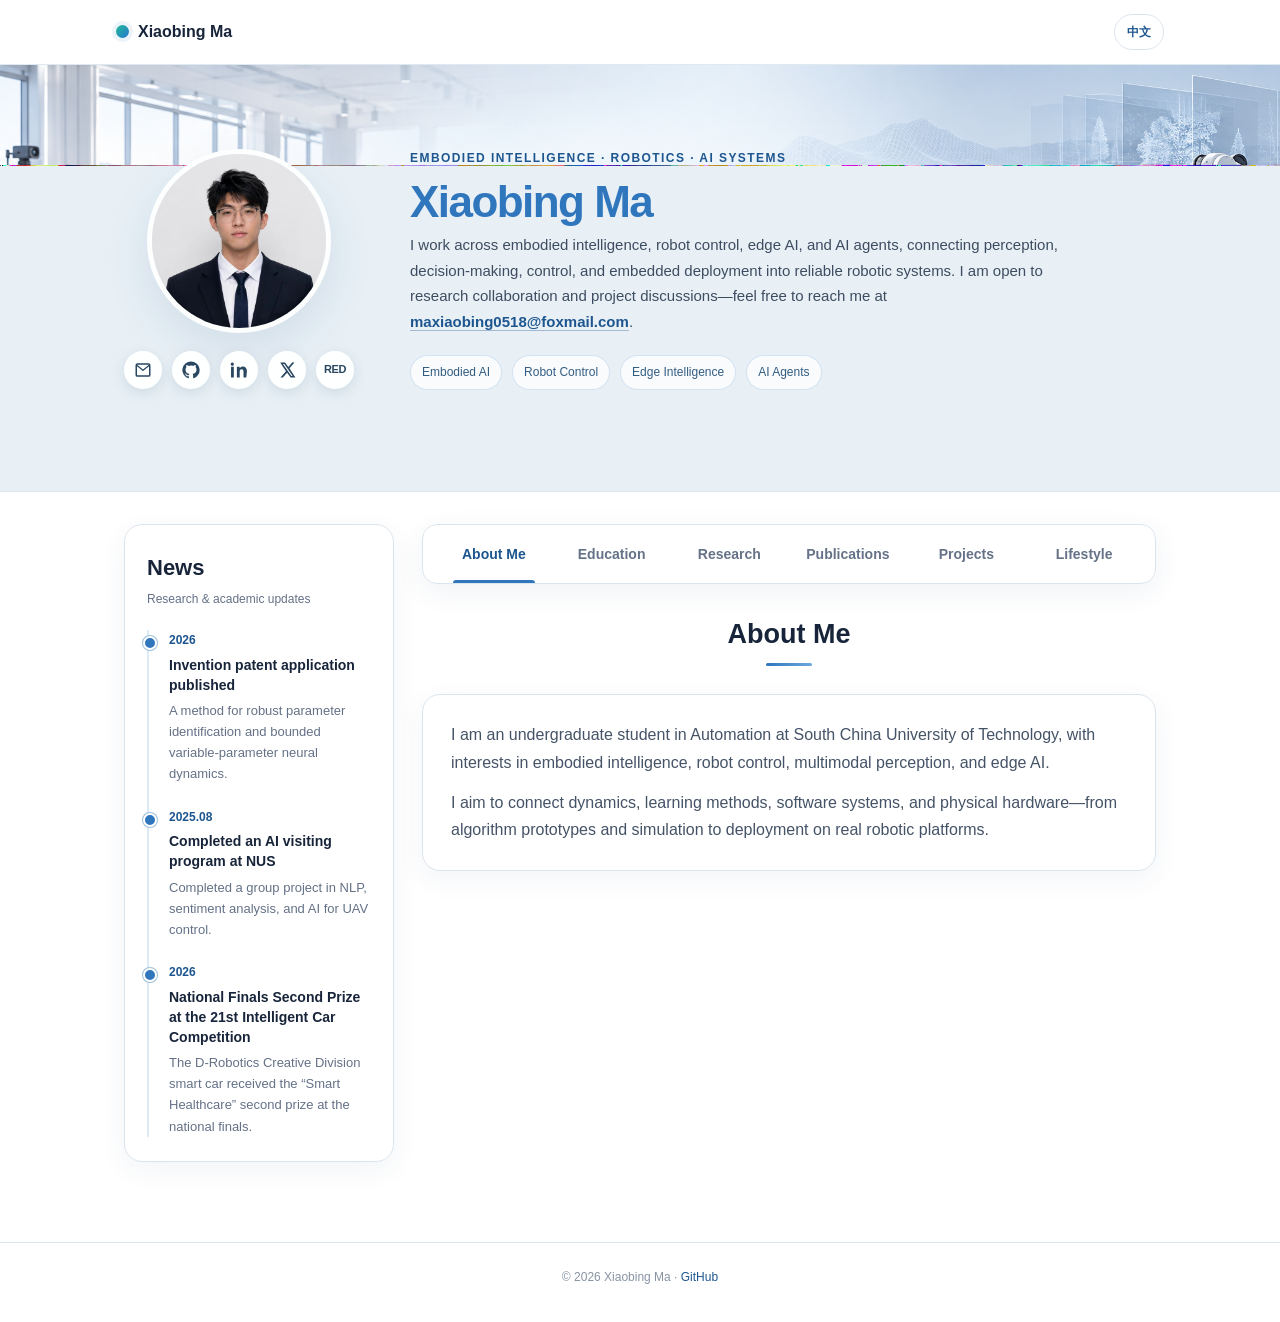
==== commit c83f8cdc: "Correct 21st national smart car competition details" ====
--- a/index.html
+++ b/index.html
@@ -83,7 +83,7 @@
       <div class="news-list">
         <article class="news-item"><div class="news-date">2026</div><h3><span class="lang-zh">发明专利申请已公开</span><span class="lang-en">Invention patent application published</span></h3><p><span class="lang-zh">鲁棒参数辨识与有界变参神经动力学控制方法。</span><span class="lang-en">A method for robust parameter identification and bounded variable-parameter neural dynamics.</span></p></article>
         <article class="news-item"><div class="news-date">2025.08</div><h3><span class="lang-zh">完成 NUS 人工智能访问项目</span><span class="lang-en">Completed an AI visiting program at NUS</span></h3><p><span class="lang-zh">完成自然语言处理、情感分析与 AI 无人机控制小组项目。</span><span class="lang-en">Completed a group project in NLP, sentiment analysis, and AI for UAV control.</span></p></article>
-        <article class="news-item"><div class="news-date">2025</div><h3><span class="lang-zh">获智能汽车竞赛全国二等奖</span><span class="lang-en">National second prize in the Intelligent Car Competition</span></h3><p><span class="lang-zh">参与 ROS 多模态感知智能车的感知、导航与系统联调。</span><span class="lang-en">Worked on perception, navigation, and integration for a ROS-based smart car.</span></p></article>
+        <article class="news-item"><div class="news-date">2026</div><h3><span class="lang-zh">获第二十一届全国大学生智能汽车竞赛国赛二等奖</span><span class="lang-en">National Finals Second Prize at the 21st Intelligent Car Competition</span></h3><p><span class="lang-zh">地瓜机器人创意组智能车获全国总决赛“智慧医疗”二等奖。</span><span class="lang-en">The D-Robotics Creative Division smart car received the “Smart Healthcare” second prize at the national finals.</span></p></article>
       </div>
     </aside>
     <div class="content-primary">
@@ -174,7 +174,7 @@
     <article class="project-card"><div class="project-kind"><span class="lang-zh">具身智能<br>研究</span><span class="lang-en">EMBODIED AI<br>RESEARCH</span></div><div><h3><span class="lang-zh">机械臂协作中的意图推断与主动澄清</span><span class="lang-en">Intent Inference and Active Clarification for Collaborative Manipulation</span></h3><p><span class="lang-zh">参与面向协作操作的主动澄清研究，围绕多模态状态建模、动作评估和机器人交互开展算法与系统验证。</span><span class="lang-en">Research on active clarification for collaborative manipulation, including multimodal state modeling, action evaluation, and robotic system validation.</span></p><div class="meta">Human–Robot Interaction · Active Clarification</div></div></article>
     <article class="project-card"><div class="project-kind"><span class="lang-zh">运动控制<br>研究</span><span class="lang-en">ROBOT CONTROL<br>RESEARCH</span></div><div><h3><span class="lang-zh">四足机器人控制</span><span class="lang-en">Quadruped Robot Control</span></h3><p><span class="lang-zh">围绕复杂地形、外部扰动与模型误差下的运动控制开展研究，关注动力学建模、预测控制和全身控制方法。</span><span class="lang-en">Locomotion control under complex terrain, external disturbances, and modeling errors, with a focus on dynamics, MPC, and WBC.</span></p><div class="meta">Dynamics · MPC · WBC · Simulation · <a href="https://github.com/Geezer565/ACLF_MPC_ROS_GO2" target="_blank" rel="noreferrer">Go2 Framework ↗</a> · <a href="https://github.com/Geezer565/legged-Robot-reproduction" target="_blank" rel="noreferrer">Experiments ↗</a></div></div></article>
     <article class="project-card"><div class="project-kind"><span class="lang-zh">无人系统<br>研究</span><span class="lang-en">AUTONOMOUS<br>SYSTEMS</span></div><div><h3><span class="lang-zh">无人机动力学与鲁棒控制</span><span class="lang-en">UAV Dynamics and Robust Control</span></h3><p><span class="lang-zh">围绕四旋翼的非线性、欠驱动与强耦合特性，开展六自由度动力学建模、参数辨识、位置与姿态控制及仿真验证。</span><span class="lang-en">Six-DoF modeling, parameter identification, position and attitude control, and simulation for nonlinear, underactuated quadrotors.</span></p><div class="meta">Robust Control · Parameter Identification · Neural Dynamics</div></div></article>
-    <article class="project-card has-image"><figure class="project-thumb"><img src="assets/projects/ros-smart-car.jpg" alt="ROS multimodal perception smart car on a competition track" loading="lazy"></figure><div class="project-kind"><span class="lang-zh">机器人系统<br>项目</span><span class="lang-en">ROBOTICS<br>SYSTEMS</span></div><div><h3><span class="lang-zh">ROS 多模态感知智能车</span><span class="lang-en">ROS Multimodal Perception Smart Car</span></h3><p><span class="lang-zh">团队基于 RDK X5、STM32、USB 相机与 N10 激光雷达搭建 ROS 智能车系统，完成目标识别、图像—雷达融合、空间定位、目标点导航、底盘控制、任务状态机、主从计算机通信与整车联调。</span><span class="lang-en">A ROS-based smart car integrating RDK X5, STM32, a USB camera, and N10 LiDAR for object recognition, camera–LiDAR fusion, localization, waypoint navigation, vehicle control, task-state management, host–client communication, and full-system integration.</span></p><div class="meta"><span class="lang-zh">全国大学生智能汽车竞赛全国总决赛二等奖 · 团队项目 · </span><span class="lang-en">National Second Prize, National Intelligent Car Competition · Team Project · </span><a href="https://github.com/Geezer565/ImgRadarNet" target="_blank" rel="noreferrer">ImgRadarNet ↗</a> · <a href="https://github.com/Geezer565/ros_competition_2025" target="_blank" rel="noreferrer">ROS System ↗</a></div></div></article>
+    <article class="project-card has-image"><figure class="project-thumb"><img src="assets/projects/ros-smart-car.jpg" alt="第二十一届全国大学生智能汽车竞赛地瓜机器人创意组智能车" loading="lazy"></figure><div class="project-kind"><span class="lang-zh">国赛获奖<br>项目</span><span class="lang-en">NATIONAL<br>COMPETITION</span></div><div><h3><span class="lang-zh">第二十一届全国大学生智能汽车竞赛地瓜机器人创意组智能车</span><span class="lang-en">21st National Intelligent Car Competition — D-Robotics Creative Division</span></h3><p><span class="lang-zh">面向全国总决赛“智慧医疗”赛题，团队基于 OriginCar、RDK X5、STM32、USB 相机与 N10 激光雷达构建 ROS 2 自主智能车。图像—雷达融合模型预测局部目标点，控制器生成速度与转向指令，STM32 驱动 Ackermann 底盘并回传车速、惯导与电压；任务状态机完成顺逆时针绕行、返回、停车与语义任务切换。</span><span class="lang-en">Built a ROS 2 autonomous vehicle for the “Smart Healthcare” task using OriginCar, RDK X5, STM32, a USB camera, and N10 LiDAR. A camera–LiDAR fusion model predicts local waypoints; the controller generates speed and steering commands, while the STM32 drives the Ackermann chassis and reports vehicle state. A task-state machine manages clockwise and counterclockwise navigation, return, stop, and semantic-task transitions.</span></p><div class="meta"><span class="lang-zh">2026 年第二十一届全国大学生智能汽车竞赛全国总决赛“智慧医疗”二等奖 · 团队项目 · </span><span class="lang-en">National Finals Second Prize, “Smart Healthcare,” 21st National Intelligent Car Competition · 2026 · Team Project · </span><a href="https://github.com/Geezer565/ImgRadarNet" target="_blank" rel="noreferrer">ImgRadarNet ↗</a> · <a href="https://github.com/Geezer565/ros_competition_2025" target="_blank" rel="noreferrer">ROS System ↗</a></div></div></article>
     <article class="project-card"><div class="project-kind"><span class="lang-zh">人工智能<br>访学项目</span><span class="lang-en">AI VISITING<br>PROGRAM</span></div><div><h3><span class="lang-zh">Road to ChatGPT：自然语言处理与情感分析</span><span class="lang-en">Road to ChatGPT: NLP and Sentiment Analysis</span></h3><p><span class="lang-zh">在新加坡国立大学“人工智能与 ChatGPT”项目中，基于 IMDB 电影评论数据构建英文文本情感分类模型，完成文本向量化、词嵌入、神经网络训练与对比实验；围绕学习率、优化器、Embedding 维度、网络结构、Dropout 与 L2 正则化进行调优，测试准确率达到 88.7%。同时共同完成 AI 在无人机控制中的应用调研与英文汇报，涵盖 RBF 神经网络扰动估计、强化学习控制及工程应用风险。</span><span class="lang-en">Built an English sentiment-classification model on the IMDB reviews dataset during NUS's Artificial Intelligence & ChatGPT program. Conducted comparative experiments on text vectorization, word embeddings, learning rate, optimizers, network depth, dropout, and L2 regularization, reaching 88.7% test accuracy. Also co-presented a study of AI for UAV control, covering RBF-based disturbance estimation, reinforcement-learning control, and deployment risks.</span></p><div class="meta">TensorFlow · NLP · Word Embeddings · Sentiment Analysis · Model Optimization · Test Accuracy 88.7%</div></div></article>
     <article class="project-card"><div class="project-kind">AI AGENT<br>PROJECT</div><div><h3><span class="lang-zh">康养智能助手</span><span class="lang-en">Wellness AI Assistant</span></h3><p><span class="lang-zh">参与面向移动端的智能助手原型开发，围绕知识检索、任务路由、工作流编排和终端测试探索大模型应用落地。</span><span class="lang-en">Development of a mobile AI assistant prototype using retrieval, task routing, workflow orchestration, and device-side testing.</span></p><div class="meta">RAG · Agent Workflow · LLM Application</div></div></article>
     
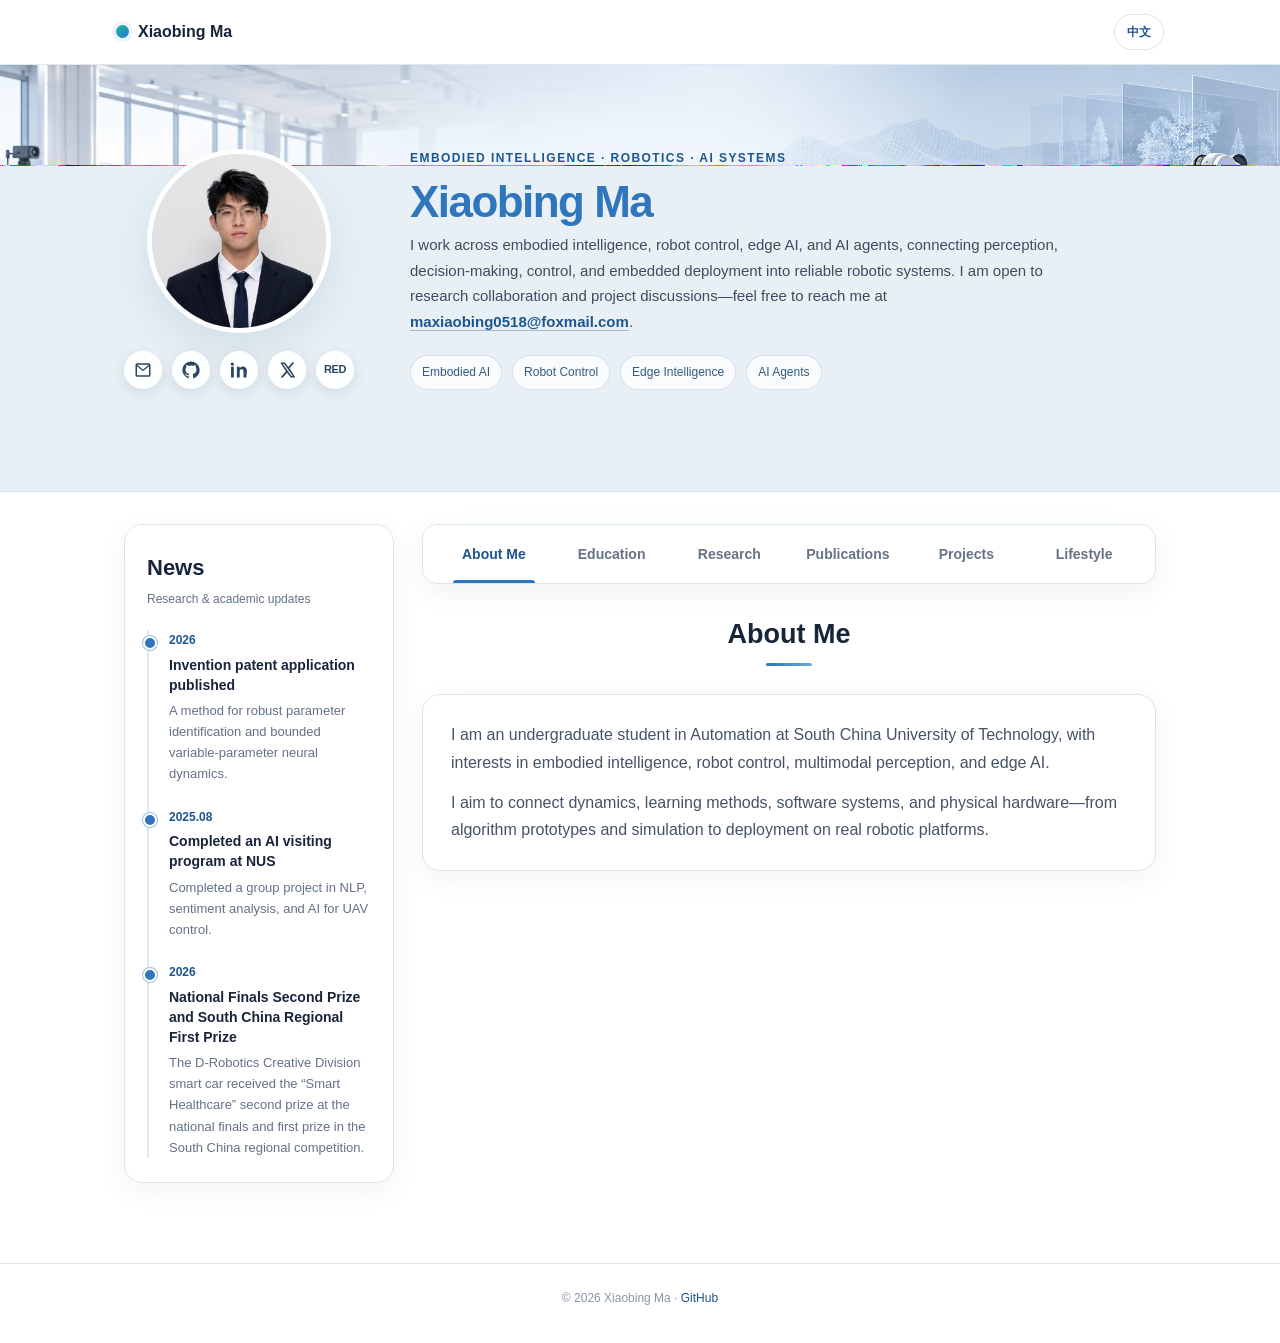
==== commit 2b7813af: "Add South China regional first prize" ====
--- a/index.html
+++ b/index.html
@@ -83,7 +83,7 @@
       <div class="news-list">
         <article class="news-item"><div class="news-date">2026</div><h3><span class="lang-zh">发明专利申请已公开</span><span class="lang-en">Invention patent application published</span></h3><p><span class="lang-zh">鲁棒参数辨识与有界变参神经动力学控制方法。</span><span class="lang-en">A method for robust parameter identification and bounded variable-parameter neural dynamics.</span></p></article>
         <article class="news-item"><div class="news-date">2025.08</div><h3><span class="lang-zh">完成 NUS 人工智能访问项目</span><span class="lang-en">Completed an AI visiting program at NUS</span></h3><p><span class="lang-zh">完成自然语言处理、情感分析与 AI 无人机控制小组项目。</span><span class="lang-en">Completed a group project in NLP, sentiment analysis, and AI for UAV control.</span></p></article>
-        <article class="news-item"><div class="news-date">2026</div><h3><span class="lang-zh">获第二十一届全国大学生智能汽车竞赛国赛二等奖</span><span class="lang-en">National Finals Second Prize at the 21st Intelligent Car Competition</span></h3><p><span class="lang-zh">地瓜机器人创意组智能车获全国总决赛“智慧医疗”二等奖。</span><span class="lang-en">The D-Robotics Creative Division smart car received the “Smart Healthcare” second prize at the national finals.</span></p></article>
+        <article class="news-item"><div class="news-date">2026</div><h3><span class="lang-zh">智能汽车竞赛获国赛二等奖、华南赛区一等奖</span><span class="lang-en">National Finals Second Prize and South China Regional First Prize</span></h3><p><span class="lang-zh">地瓜机器人创意组智能车获全国总决赛“智慧医疗”二等奖、华南赛区区域赛一等奖。</span><span class="lang-en">The D-Robotics Creative Division smart car received the “Smart Healthcare” second prize at the national finals and first prize in the South China regional competition.</span></p></article>
       </div>
     </aside>
     <div class="content-primary">
@@ -174,7 +174,7 @@
     <article class="project-card"><div class="project-kind"><span class="lang-zh">具身智能<br>研究</span><span class="lang-en">EMBODIED AI<br>RESEARCH</span></div><div><h3><span class="lang-zh">机械臂协作中的意图推断与主动澄清</span><span class="lang-en">Intent Inference and Active Clarification for Collaborative Manipulation</span></h3><p><span class="lang-zh">参与面向协作操作的主动澄清研究，围绕多模态状态建模、动作评估和机器人交互开展算法与系统验证。</span><span class="lang-en">Research on active clarification for collaborative manipulation, including multimodal state modeling, action evaluation, and robotic system validation.</span></p><div class="meta">Human–Robot Interaction · Active Clarification</div></div></article>
     <article class="project-card"><div class="project-kind"><span class="lang-zh">运动控制<br>研究</span><span class="lang-en">ROBOT CONTROL<br>RESEARCH</span></div><div><h3><span class="lang-zh">四足机器人控制</span><span class="lang-en">Quadruped Robot Control</span></h3><p><span class="lang-zh">围绕复杂地形、外部扰动与模型误差下的运动控制开展研究，关注动力学建模、预测控制和全身控制方法。</span><span class="lang-en">Locomotion control under complex terrain, external disturbances, and modeling errors, with a focus on dynamics, MPC, and WBC.</span></p><div class="meta">Dynamics · MPC · WBC · Simulation · <a href="https://github.com/Geezer565/ACLF_MPC_ROS_GO2" target="_blank" rel="noreferrer">Go2 Framework ↗</a> · <a href="https://github.com/Geezer565/legged-Robot-reproduction" target="_blank" rel="noreferrer">Experiments ↗</a></div></div></article>
     <article class="project-card"><div class="project-kind"><span class="lang-zh">无人系统<br>研究</span><span class="lang-en">AUTONOMOUS<br>SYSTEMS</span></div><div><h3><span class="lang-zh">无人机动力学与鲁棒控制</span><span class="lang-en">UAV Dynamics and Robust Control</span></h3><p><span class="lang-zh">围绕四旋翼的非线性、欠驱动与强耦合特性，开展六自由度动力学建模、参数辨识、位置与姿态控制及仿真验证。</span><span class="lang-en">Six-DoF modeling, parameter identification, position and attitude control, and simulation for nonlinear, underactuated quadrotors.</span></p><div class="meta">Robust Control · Parameter Identification · Neural Dynamics</div></div></article>
-    <article class="project-card has-image"><figure class="project-thumb"><img src="assets/projects/ros-smart-car.jpg" alt="第二十一届全国大学生智能汽车竞赛地瓜机器人创意组智能车" loading="lazy"></figure><div class="project-kind"><span class="lang-zh">国赛获奖<br>项目</span><span class="lang-en">NATIONAL<br>COMPETITION</span></div><div><h3><span class="lang-zh">第二十一届全国大学生智能汽车竞赛地瓜机器人创意组智能车</span><span class="lang-en">21st National Intelligent Car Competition — D-Robotics Creative Division</span></h3><p><span class="lang-zh">面向全国总决赛“智慧医疗”赛题，团队基于 OriginCar、RDK X5、STM32、USB 相机与 N10 激光雷达构建 ROS 2 自主智能车。图像—雷达融合模型预测局部目标点，控制器生成速度与转向指令，STM32 驱动 Ackermann 底盘并回传车速、惯导与电压；任务状态机完成顺逆时针绕行、返回、停车与语义任务切换。</span><span class="lang-en">Built a ROS 2 autonomous vehicle for the “Smart Healthcare” task using OriginCar, RDK X5, STM32, a USB camera, and N10 LiDAR. A camera–LiDAR fusion model predicts local waypoints; the controller generates speed and steering commands, while the STM32 drives the Ackermann chassis and reports vehicle state. A task-state machine manages clockwise and counterclockwise navigation, return, stop, and semantic-task transitions.</span></p><div class="meta"><span class="lang-zh">2026 年第二十一届全国大学生智能汽车竞赛全国总决赛“智慧医疗”二等奖 · 团队项目 · </span><span class="lang-en">National Finals Second Prize, “Smart Healthcare,” 21st National Intelligent Car Competition · 2026 · Team Project · </span><a href="https://github.com/Geezer565/ImgRadarNet" target="_blank" rel="noreferrer">ImgRadarNet ↗</a> · <a href="https://github.com/Geezer565/ros_competition_2025" target="_blank" rel="noreferrer">ROS System ↗</a></div></div></article>
+    <article class="project-card has-image"><figure class="project-thumb"><img src="assets/projects/ros-smart-car.jpg" alt="第二十一届全国大学生智能汽车竞赛地瓜机器人创意组智能车" loading="lazy"></figure><div class="project-kind"><span class="lang-zh">国赛获奖<br>项目</span><span class="lang-en">NATIONAL<br>COMPETITION</span></div><div><h3><span class="lang-zh">第二十一届全国大学生智能汽车竞赛地瓜机器人创意组智能车</span><span class="lang-en">21st National Intelligent Car Competition — D-Robotics Creative Division</span></h3><p><span class="lang-zh">面向全国总决赛“智慧医疗”赛题，团队基于 OriginCar、RDK X5、STM32、USB 相机与 N10 激光雷达构建 ROS 2 自主智能车。图像—雷达融合模型预测局部目标点，控制器生成速度与转向指令，STM32 驱动 Ackermann 底盘并回传车速、惯导与电压；任务状态机完成顺逆时针绕行、返回、停车与语义任务切换。</span><span class="lang-en">Built a ROS 2 autonomous vehicle for the “Smart Healthcare” task using OriginCar, RDK X5, STM32, a USB camera, and N10 LiDAR. A camera–LiDAR fusion model predicts local waypoints; the controller generates speed and steering commands, while the STM32 drives the Ackermann chassis and reports vehicle state. A task-state machine manages clockwise and counterclockwise navigation, return, stop, and semantic-task transitions.</span></p><div class="meta"><span class="lang-zh">2026 年第二十一届全国大学生智能汽车竞赛全国总决赛“智慧医疗”二等奖 · 华南赛区区域赛一等奖 · 团队项目 · </span><span class="lang-en">National Finals Second Prize, “Smart Healthcare” · South China Regional First Prize · 21st National Intelligent Car Competition · 2026 · Team Project · </span><a href="https://github.com/Geezer565/ImgRadarNet" target="_blank" rel="noreferrer">ImgRadarNet ↗</a> · <a href="https://github.com/Geezer565/ros_competition_2025" target="_blank" rel="noreferrer">ROS System ↗</a></div></div></article>
     <article class="project-card"><div class="project-kind"><span class="lang-zh">人工智能<br>访学项目</span><span class="lang-en">AI VISITING<br>PROGRAM</span></div><div><h3><span class="lang-zh">Road to ChatGPT：自然语言处理与情感分析</span><span class="lang-en">Road to ChatGPT: NLP and Sentiment Analysis</span></h3><p><span class="lang-zh">在新加坡国立大学“人工智能与 ChatGPT”项目中，基于 IMDB 电影评论数据构建英文文本情感分类模型，完成文本向量化、词嵌入、神经网络训练与对比实验；围绕学习率、优化器、Embedding 维度、网络结构、Dropout 与 L2 正则化进行调优，测试准确率达到 88.7%。同时共同完成 AI 在无人机控制中的应用调研与英文汇报，涵盖 RBF 神经网络扰动估计、强化学习控制及工程应用风险。</span><span class="lang-en">Built an English sentiment-classification model on the IMDB reviews dataset during NUS's Artificial Intelligence & ChatGPT program. Conducted comparative experiments on text vectorization, word embeddings, learning rate, optimizers, network depth, dropout, and L2 regularization, reaching 88.7% test accuracy. Also co-presented a study of AI for UAV control, covering RBF-based disturbance estimation, reinforcement-learning control, and deployment risks.</span></p><div class="meta">TensorFlow · NLP · Word Embeddings · Sentiment Analysis · Model Optimization · Test Accuracy 88.7%</div></div></article>
     <article class="project-card"><div class="project-kind">AI AGENT<br>PROJECT</div><div><h3><span class="lang-zh">康养智能助手</span><span class="lang-en">Wellness AI Assistant</span></h3><p><span class="lang-zh">参与面向移动端的智能助手原型开发，围绕知识检索、任务路由、工作流编排和终端测试探索大模型应用落地。</span><span class="lang-en">Development of a mobile AI assistant prototype using retrieval, task routing, workflow orchestration, and device-side testing.</span></p><div class="meta">RAG · Agent Workflow · LLM Application</div></div></article>
     
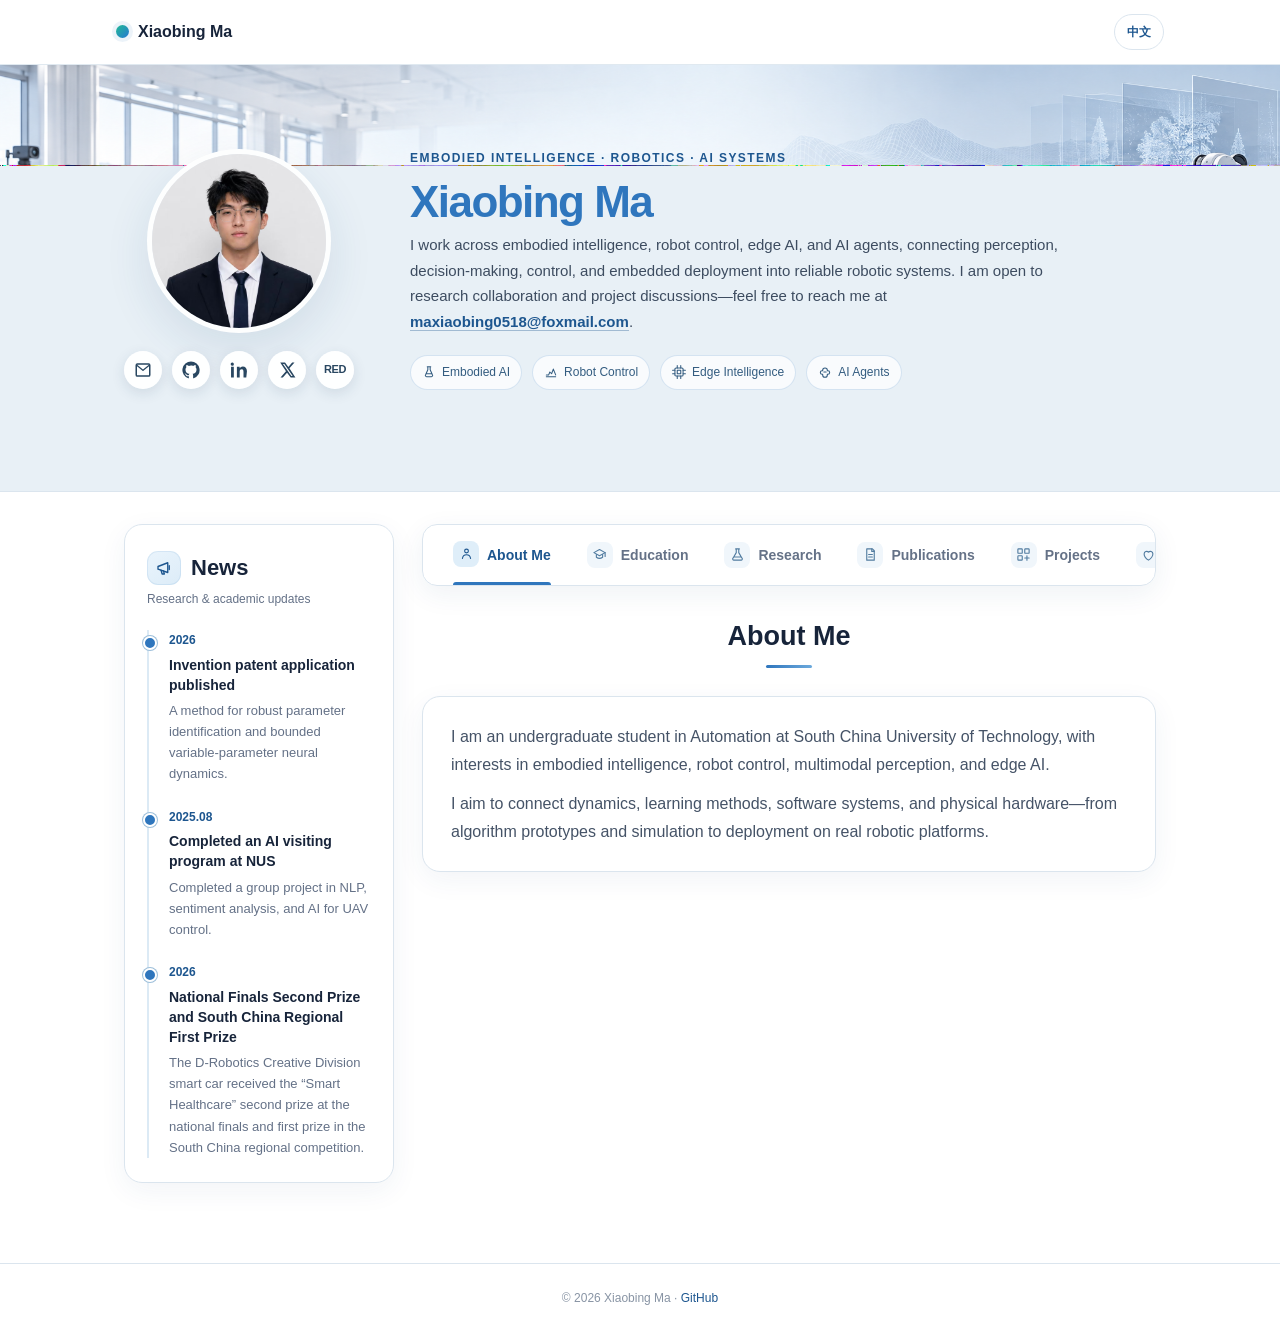
==== commit 739afb5b: "Add subtle icons across homepage navigation" ====
--- a/index.html
+++ b/index.html
@@ -21,6 +21,7 @@
 .tab-button.active{color:var(--blue-dark)}
 .tab-button.active:after{transform:scaleX(1)}
 .tab-button:focus-visible{outline:3px solid rgba(47,118,189,.24);outline-offset:-3px}
+.tab-button{display:flex;align-items:center;justify-content:center;gap:8px}.tab-icon{width:26px;height:26px;display:grid;place-items:center;flex:0 0 auto;border-radius:8px;background:#f0f6fb;color:#527ca0;transition:transform .2s,background .2s,color .2s}.tab-icon svg{width:15px;height:15px;fill:none;stroke:currentColor;stroke-width:1.8;stroke-linecap:round;stroke-linejoin:round}.tab-button:hover .tab-icon,.tab-button.active .tab-icon{background:#dfeef9;color:var(--blue-dark);transform:translateY(-1px)}.news-heading-row{display:flex;align-items:center;gap:10px}.news-heading-icon{width:34px;height:34px;display:grid;place-items:center;border-radius:11px;background:linear-gradient(145deg,#eaf4fc,#dcecf8);color:var(--blue-dark);box-shadow:inset 0 0 0 1px rgba(47,118,189,.1)}.news-heading-icon svg{width:18px;height:18px;fill:none;stroke:currentColor;stroke-width:1.8;stroke-linecap:round;stroke-linejoin:round}.pill{display:inline-flex;align-items:center;gap:6px}.pill-icon{width:14px;height:14px;fill:none;stroke:currentColor;stroke-width:1.8;stroke-linecap:round;stroke-linejoin:round}
 .tab-panel{margin:0;animation:tabReveal .28s ease}
 .tab-panel[hidden]{display:none!important}
 @keyframes tabReveal{from{opacity:0;transform:translateY(8px)}to{opacity:1;transform:none}}
@@ -69,7 +70,7 @@
       <p class="hero-text lang-zh">我关注具身智能、机器人控制、端侧智能与 AI Agent，尝试把感知、决策、控制和嵌入式部署连接起来，让算法在真实机器人系统中稳定工作。欢迎交流研究与项目合作，可通过 <a class="hero-contact" href="mailto:maxiaobing0518@foxmail.com">maxiaobing0518@foxmail.com</a> 联系我。</p>
       <p class="hero-text lang-en">I work across embodied intelligence, robot control, edge AI, and AI agents, connecting perception, decision-making, control, and embedded deployment into reliable robotic systems. I am open to research collaboration and project discussions—feel free to reach me at <a class="hero-contact" href="mailto:maxiaobing0518@foxmail.com">maxiaobing0518@foxmail.com</a>.</p>
       <div class="hero-meta">
-        <span class="pill">Embodied AI</span><span class="pill">Robot Control</span><span class="pill">Edge Intelligence</span><span class="pill">AI Agents</span>
+        <span class="pill"><svg class="pill-icon" viewBox="0 0 24 24" aria-hidden="true"><path d="M9 3h6M10 3v5l-4 9a2 2 0 0 0 1.8 3h8.4A2 2 0 0 0 18 17l-4-9V3M8 15h8"/></svg>Embodied AI</span><span class="pill"><svg class="pill-icon" viewBox="0 0 24 24" aria-hidden="true"><path d="M4 17h4l2-5 3 3 3-8 4 10M4 20h16"/></svg>Robot Control</span><span class="pill"><svg class="pill-icon" viewBox="0 0 24 24" aria-hidden="true"><rect x="5" y="5" width="14" height="14" rx="2"/><path d="M9 1v4M15 1v4M9 19v4M15 19v4M1 9h4M19 9h4M1 15h4M19 15h4M9 9h6v6H9z"/></svg>Edge Intelligence</span><span class="pill"><svg class="pill-icon" viewBox="0 0 24 24" aria-hidden="true"><path d="M8 9a4 4 0 1 1 8 0v1h1a3 3 0 0 1 0 6h-1v1a4 4 0 1 1-8 0v-1H7a3 3 0 0 1 0-6h1V9Z"/><path d="M10 12h4"/></svg>AI Agents</span>
       </div>
     </div>
   </div>
@@ -78,7 +79,7 @@
 <main>
   <div class="content-layout">
     <aside class="news-sidebar" aria-labelledby="news-heading">
-      <h2 id="news-heading"><span class="lang-zh">最新动态</span><span class="lang-en">News</span></h2>
+      <div class="news-heading-row"><span class="news-heading-icon" aria-hidden="true"><svg viewBox="0 0 24 24"><path d="M4 13.5V10l13-5v13L4 13.5Z"/><path d="M8 14.8 9.5 20h3l-1.2-4.2M19 9v5"/></svg></span><h2 id="news-heading"><span class="lang-zh">最新动态</span><span class="lang-en">News</span></h2></div>
       <div class="news-sidebar-kicker"><span class="lang-zh">研究、项目与学术经历</span><span class="lang-en">Research & academic updates</span></div>
       <div class="news-list">
         <article class="news-item"><div class="news-date">2026</div><h3><span class="lang-zh">发明专利申请已公开</span><span class="lang-en">Invention patent application published</span></h3><p><span class="lang-zh">鲁棒参数辨识与有界变参神经动力学控制方法。</span><span class="lang-en">A method for robust parameter identification and bounded variable-parameter neural dynamics.</span></p></article>
@@ -89,12 +90,12 @@
     <div class="content-primary">
   <div class="tab-shell">
     <div class="tab-nav" role="tablist" aria-label="Homepage sections">
-      <button class="tab-button active" type="button" role="tab" aria-selected="true" aria-controls="about" data-tab="about"><span class="lang-zh">关于我</span><span class="lang-en">About Me</span></button>
-      <button class="tab-button" type="button" role="tab" aria-selected="false" aria-controls="education" data-tab="education"><span class="lang-zh">教育经历</span><span class="lang-en">Education</span></button>
-      <button class="tab-button" type="button" role="tab" aria-selected="false" aria-controls="research" data-tab="research"><span class="lang-zh">研究方向</span><span class="lang-en">Research</span></button>
-      <button class="tab-button" type="button" role="tab" aria-selected="false" aria-controls="publications" data-tab="publications"><span class="lang-zh">学术成果</span><span class="lang-en">Publications</span></button>
-      <button class="tab-button" type="button" role="tab" aria-selected="false" aria-controls="projects" data-tab="projects"><span class="lang-zh">项目</span><span class="lang-en">Projects</span></button>
-      <button class="tab-button" type="button" role="tab" aria-selected="false" aria-controls="lifestyle" data-tab="lifestyle"><span class="lang-zh">生活</span><span class="lang-en">Lifestyle</span></button>
+      <button class="tab-button active" type="button" role="tab" aria-selected="true" aria-controls="about" data-tab="about"><span class="tab-icon" aria-hidden="true"><svg viewBox="0 0 24 24"><circle cx="12" cy="8" r="3"/><path d="M5.5 20c.5-4 2.7-6 6.5-6s6 2 6.5 6"/></svg></span><span class="lang-zh">关于我</span><span class="lang-en">About Me</span></button>
+      <button class="tab-button" type="button" role="tab" aria-selected="false" aria-controls="education" data-tab="education"><span class="tab-icon" aria-hidden="true"><svg viewBox="0 0 24 24"><path d="m3 9 9-5 9 5-9 5-9-5Z"/><path d="M7 12v4.5c2.8 2 7.2 2 10 0V12M21 9v6"/></svg></span><span class="lang-zh">教育经历</span><span class="lang-en">Education</span></button>
+      <button class="tab-button" type="button" role="tab" aria-selected="false" aria-controls="research" data-tab="research"><span class="tab-icon" aria-hidden="true"><svg viewBox="0 0 24 24"><path d="M9 3h6M10 3v6l-5 8.5A2 2 0 0 0 6.7 21h10.6a2 2 0 0 0 1.7-3.5L14 9V3M7.5 16h9"/></svg></span><span class="lang-zh">研究方向</span><span class="lang-en">Research</span></button>
+      <button class="tab-button" type="button" role="tab" aria-selected="false" aria-controls="publications" data-tab="publications"><span class="tab-icon" aria-hidden="true"><svg viewBox="0 0 24 24"><path d="M6 3h9l3 3v15H6V3Z"/><path d="M14 3v4h4M9 12h6M9 16h6"/></svg></span><span class="lang-zh">学术成果</span><span class="lang-en">Publications</span></button>
+      <button class="tab-button" type="button" role="tab" aria-selected="false" aria-controls="projects" data-tab="projects"><span class="tab-icon" aria-hidden="true"><svg viewBox="0 0 24 24"><rect x="3" y="3" width="7" height="7" rx="1"/><rect x="14" y="3" width="7" height="7" rx="1"/><rect x="3" y="14" width="7" height="7" rx="1"/><path d="M14 17.5h7M17.5 14v7"/></svg></span><span class="lang-zh">项目</span><span class="lang-en">Projects</span></button>
+      <button class="tab-button" type="button" role="tab" aria-selected="false" aria-controls="lifestyle" data-tab="lifestyle"><span class="tab-icon" aria-hidden="true"><svg viewBox="0 0 24 24"><path d="M12 21s-7-4.4-7-10a4 4 0 0 1 7-2.6A4 4 0 0 1 19 11c0 5.6-7 10-7 10Z"/></svg></span><span class="lang-zh">生活</span><span class="lang-en">Lifestyle</span></button>
     </div>
   </div>
 <section class="section tab-panel active" id="about" data-tab-panel="about" role="tabpanel">
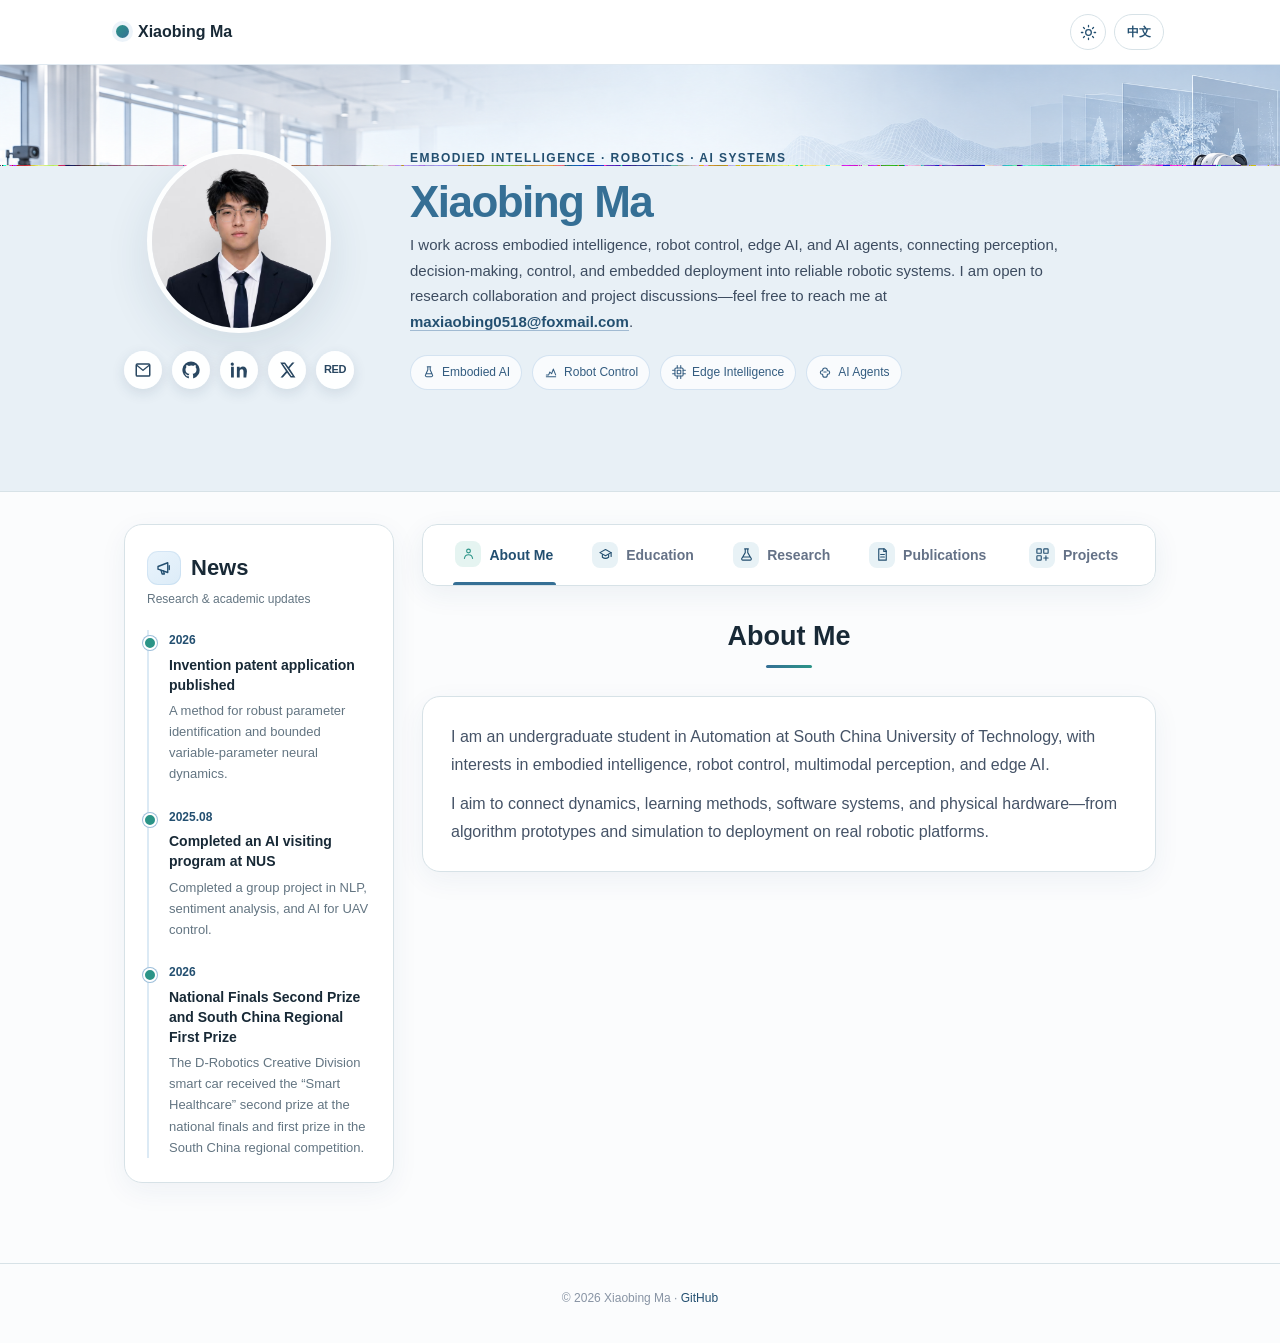
==== commit b231e787: "Add dark mode and simplify navigation" ====
--- a/index.html
+++ b/index.html
@@ -5,8 +5,9 @@
 <meta name="viewport" content="width=device-width,initial-scale=1">
 <meta name="description" content="Xiaobing Ma｜South China University of Technology｜Embodied AI, Robot Control, Edge Intelligence and AI Agents">
 <title>Xiaobing Ma · Academic Homepage</title>
+<script>(function(){try{var saved=localStorage.getItem("site-theme");var theme=saved||(window.matchMedia("(prefers-color-scheme: dark)").matches?"dark":"light");document.documentElement.setAttribute("data-theme",theme);}catch(e){document.documentElement.setAttribute("data-theme","light");}})();</script>
 <style>
-:root{--ink:#17243a;--muted:#647187;--blue:#2f76bd;--blue-dark:#1d568f;--blue-soft:#edf5fc;--line:#dbe5ee;--paper:#fff;--wash:#f6f9fc;--shadow:0 16px 45px rgba(31,75,116,.11);--max:1100px}
+:root{--ink:#182936;--muted:#637582;--blue:#356f95;--blue-dark:#234f70;--blue-soft:#e8f2f6;--accent:#2b9487;--accent-soft:#e5f4f1;--line:#d7e2e7;--paper:#fbfcfd;--surface:#fff;--wash:#f2f6f7;--shadow:0 16px 45px rgba(28,67,88,.11);--max:1100px}
 *{box-sizing:border-box}html{scroll-behavior:smooth;scroll-padding-top:78px}body{margin:0;background:var(--paper);color:var(--ink);font-family:Inter,Arial,"Helvetica Neue","PingFang SC","Microsoft YaHei",sans-serif;font-size:16px;line-height:1.72}body[data-lang="zh"] .lang-en,body[data-lang="en"] .lang-zh{display:none!important}a{color:var(--blue-dark);text-decoration:none}a:hover{text-decoration:none;color:var(--blue)}.topnav{position:sticky;top:0;z-index:20;background:rgba(255,255,255,.9);backdrop-filter:blur(14px);border-bottom:1px solid rgba(219,229,238,.85)}.nav-inner{max-width:var(--max);height:64px;margin:auto;padding:0 26px;display:flex;align-items:center;justify-content:space-between;gap:20px}.brand{display:flex;align-items:center;gap:9px;font-weight:700;color:var(--ink)}.brand-dot{width:13px;height:13px;border-radius:50%;background:linear-gradient(135deg,#21b995,#2578d3);box-shadow:0 0 0 4px rgba(47,118,189,.09)}.nav-links{display:flex;align-items:center;gap:24px;font-size:13px}.nav-links a{color:#4f5b6d}.lang-toggle{border:1px solid var(--line);background:#fff;color:var(--blue-dark);border-radius:999px;padding:7px 12px;font:inherit;font-size:12px;font-weight:700;cursor:pointer}.lang-toggle:hover{border-color:#9ebed9;background:var(--blue-soft)}
 
 .hero{position:relative;min-height:390px;height:33.333vw;max-height:724px;background-image:url("hero-background.png");background-size:cover;background-position:center;background-repeat:no-repeat;background-color:#e8f0f6;overflow:hidden;border-bottom:1px solid var(--line)}.hero:after{display:none}.hero-inner{position:relative;z-index:1;max-width:var(--max);min-height:390px;height:100%;margin:auto;padding:54px 34px 72px;display:grid;grid-template-columns:230px minmax(0,1fr);gap:56px;align-items:center}.identity{text-align:center}.avatar{width:184px;height:184px;margin:0 auto 18px;border-radius:50%;overflow:hidden;border:5px solid rgba(255,255,255,.94);box-shadow:var(--shadow);background:#e6eef5}.avatar img{width:100%;height:100%;object-fit:cover}.socials{display:flex;justify-content:center;gap:10px;flex-wrap:wrap}.socials a{width:38px;height:38px;border-radius:50%;display:grid;place-items:center;background:rgba(255,255,255,.96);color:#294761;box-shadow:0 4px 14px rgba(24,60,94,.12);transition:transform .2s,background .2s,color .2s}.socials a:hover{transform:translateY(-3px);background:var(--blue);color:#fff}.socials svg{width:18px;height:18px;fill:currentColor}.socials .rednote{font-size:11px;font-weight:800;letter-spacing:-.04em}.hero-copy{max-width:650px}.eyebrow{margin-bottom:8px;color:var(--blue-dark);font-size:12px;font-weight:700;letter-spacing:.12em;text-transform:uppercase}.hero h1{margin:0 0 6px;font-size:44px;line-height:1.12;letter-spacing:-.035em}.hero h1 span{color:var(--blue)}.role{margin:0 0 19px;color:#526276;font-size:18px}.hero-text{max-width:650px;margin:0;color:#3d4c60;font-size:15px}.hero-contact{color:var(--blue-dark);font-weight:700;border-bottom:1px solid rgba(29,86,143,.35)}.hero-contact:hover{border-bottom-color:var(--blue)}.hero-meta{display:flex;gap:10px;flex-wrap:wrap;margin-top:20px}.pill{padding:6px 11px;border:1px solid rgba(47,118,189,.18);border-radius:999px;background:rgba(255,255,255,.72);color:#335c80;font-size:12px}
@@ -28,7 +29,7 @@
 
 main{max-width:var(--max);margin:auto;padding:32px 34px 80px}.content-layout{display:grid;grid-template-columns:270px minmax(0,1fr);gap:28px;align-items:start}.content-primary{min-width:0}.news-sidebar{position:sticky;top:96px;padding:24px 22px;border:1px solid var(--line);border-radius:18px;background:#fff;box-shadow:0 8px 28px rgba(31,75,116,.06)}.news-sidebar h2{margin:0;font-size:22px}.news-sidebar-kicker{margin:3px 0 20px;color:var(--muted);font-size:12px}.news-list{display:grid}.news-item{position:relative;padding:0 0 22px 20px;border-left:2px solid #dceaf5}.news-item:last-child{padding-bottom:0}.news-item:before{content:"";position:absolute;left:-6px;top:6px;width:10px;height:10px;border-radius:50%;background:var(--blue);border:2px solid #fff;box-shadow:0 0 0 1px #9dbfda}.news-date{margin-bottom:4px;color:var(--blue-dark);font-size:12px;font-weight:700}.news-item h3{margin:0 0 5px;font-size:14px;line-height:1.45}.news-item p{margin:0;color:var(--muted);font-size:13px;line-height:1.62}.section{margin-bottom:70px}.section-head{text-align:center;margin-bottom:28px}.section-head h2{margin:0;font-size:27px;line-height:1.25}.section-head h2:after{content:"";display:block;width:46px;height:3px;margin:12px auto 0;border-radius:9px;background:linear-gradient(90deg,var(--blue),#6ca9dc)}.section-kicker{margin-top:8px;color:var(--muted);font-size:13px}.about-grid{display:grid;grid-template-columns:1.25fr .75fr;gap:24px}.panel{border:1px solid var(--line);border-radius:18px;background:#fff;box-shadow:0 8px 28px rgba(31,75,116,.06)}.about-copy{padding:26px 28px;color:#455367}.about-copy p{margin:0 0 12px}.about-copy p:last-child{margin:0}.now-card{padding:24px;background:linear-gradient(145deg,#f8fbfe,#edf5fc)}.now-card h3{margin:0 0 12px;font-size:15px}.now-list{display:grid;gap:10px}.now-item{display:flex;gap:10px;align-items:flex-start;color:#526176;font-size:13px}.now-item:before{content:"";width:7px;height:7px;margin-top:8px;border-radius:50%;background:var(--blue);flex:0 0 auto}
 
-.about-profile{max-width:820px;margin:0 auto}.education-list{display:grid;gap:16px}.education-list .education-card{width:100%}.school-mark-wide{height:74px;border-radius:0;box-shadow:none;background:transparent}.school-mark-wide img{width:92px;height:auto;border-radius:0}.subsection-title{margin:30px 0 14px;color:var(--ink);font-size:18px;font-weight:700;text-align:center}.lifestyle-card{max-width:820px;margin:0 auto;padding:34px;text-align:center}.lifestyle-card h3{margin:0 0 8px;font-size:19px}.lifestyle-card p{margin:0;color:var(--muted)}.education-card{max-width:820px;margin:0 auto;padding:28px 30px;display:grid;grid-template-columns:112px minmax(0,1fr);gap:28px;align-items:center}.school-mark{width:104px;height:104px;display:grid;place-items:center;border-radius:50%;background:#fff;box-shadow:0 7px 22px rgba(122,22,36,.12)}.school-mark img{width:92px;height:92px;object-fit:contain;border-radius:50%}.education-main h3{margin:7px 0 4px;font-size:21px}.education-main p{margin:0;color:#4f5d70;font-size:15px}.education-topline{display:flex;align-items:center;gap:12px;flex-wrap:wrap}.education-years{color:var(--blue-dark);font-size:13px;font-weight:700}.status-badge{padding:3px 9px;border-radius:999px;background:#eaf3fa;color:#365f80;font-size:11px;font-weight:700}.education-note{margin-top:8px;color:var(--muted);font-size:13px}.research-overview{display:grid;grid-template-columns:1.25fr .75fr;gap:16px;margin-bottom:18px}.focus-grid{display:grid;grid-template-columns:repeat(2,minmax(0,1fr));gap:16px}.focus-card{position:relative;padding:22px 22px 21px;border:1px solid var(--line);border-radius:16px;background:#fff;overflow:hidden;transition:transform .2s,border-color .2s,box-shadow .2s}.focus-card:hover{transform:translateY(-3px);border-color:#abc9e2;box-shadow:0 12px 30px rgba(40,93,138,.08)}.focus-card:last-child{grid-column:auto}.focus-num{position:absolute;right:16px;top:11px;color:#d8e7f4;font-family:Georgia,serif;font-size:32px}.focus-card h3{position:relative;margin:0 0 7px;font-size:16px}.focus-card p{position:relative;margin:0;color:var(--muted);font-size:13px}
+.about-profile{max-width:820px;margin:0 auto}.education-list{display:grid;gap:16px}.education-list .education-card{width:100%}.school-mark-wide{height:74px;border-radius:0;box-shadow:none;background:transparent}.school-mark-wide img{width:92px;height:auto;border-radius:0}.subsection-title{margin:30px 0 14px;color:var(--ink);font-size:18px;font-weight:700;text-align:center}.education-card{max-width:820px;margin:0 auto;padding:28px 30px;display:grid;grid-template-columns:112px minmax(0,1fr);gap:28px;align-items:center}.school-mark{width:104px;height:104px;display:grid;place-items:center;border-radius:50%;background:#fff;box-shadow:0 7px 22px rgba(122,22,36,.12)}.school-mark img{width:92px;height:92px;object-fit:contain;border-radius:50%}.education-main h3{margin:7px 0 4px;font-size:21px}.education-main p{margin:0;color:#4f5d70;font-size:15px}.education-topline{display:flex;align-items:center;gap:12px;flex-wrap:wrap}.education-years{color:var(--blue-dark);font-size:13px;font-weight:700}.status-badge{padding:3px 9px;border-radius:999px;background:#eaf3fa;color:#365f80;font-size:11px;font-weight:700}.education-note{margin-top:8px;color:var(--muted);font-size:13px}.research-overview{display:grid;grid-template-columns:1.25fr .75fr;gap:16px;margin-bottom:18px}.focus-grid{display:grid;grid-template-columns:repeat(2,minmax(0,1fr));gap:16px}.focus-card{position:relative;padding:22px 22px 21px;border:1px solid var(--line);border-radius:16px;background:#fff;overflow:hidden;transition:transform .2s,border-color .2s,box-shadow .2s}.focus-card:hover{transform:translateY(-3px);border-color:#abc9e2;box-shadow:0 12px 30px rgba(40,93,138,.08)}.focus-card:last-child{grid-column:auto}.focus-num{position:absolute;right:16px;top:11px;color:#d8e7f4;font-family:Georgia,serif;font-size:32px}.focus-card h3{position:relative;margin:0 0 7px;font-size:16px}.focus-card p{position:relative;margin:0;color:var(--muted);font-size:13px}
 
 .project-list{display:grid;gap:16px}.project-card{display:grid;grid-template-columns:120px minmax(0,1fr);gap:22px;padding:23px 25px;border:1px solid var(--line);border-left:4px solid #77a9d2;border-radius:15px;background:#fff;box-shadow:0 7px 24px rgba(31,75,116,.055)}.project-card.has-image{grid-template-columns:210px 100px minmax(0,1fr);align-items:center;padding:18px 22px 18px 18px}.project-thumb{margin:0;aspect-ratio:4/3;overflow:hidden;border-radius:11px;background:var(--wash);box-shadow:inset 0 0 0 1px rgba(219,229,238,.9)}.project-thumb img{display:block;width:100%;height:100%;object-fit:cover}.project-kind{color:var(--blue-dark);font-size:12px;font-weight:700;letter-spacing:.06em}.project-card h3{margin:0 0 6px;font-size:17px}.project-card p{margin:0;color:var(--muted);font-size:13px}.meta{margin-top:9px;color:#406987;font-size:12px}.meta a{font-weight:700}.meta a:hover{text-decoration:underline}
 
@@ -36,6 +37,9 @@
 
 .timeline{position:relative;margin:0 auto;max-width:820px}.timeline:before{content:"";position:absolute;left:135px;top:8px;bottom:8px;width:2px;background:linear-gradient(var(--blue),#dceaf5)}.timeline-item{display:grid;grid-template-columns:112px 1fr;gap:46px;position:relative;padding:0 0 25px}.timeline-item:after{content:"";position:absolute;left:130px;top:7px;width:9px;height:9px;border-radius:50%;background:var(--blue);border:3px solid #fff;box-shadow:0 0 0 2px #99bedc}.timeline-time{color:var(--blue-dark);font-size:12px;text-align:right}.timeline-body h3{margin:0 0 3px;font-size:15px}.timeline-body p{margin:0;color:var(--muted);font-size:13px}.contact-card{display:flex;justify-content:space-between;align-items:center;gap:24px;padding:27px 30px;border-radius:18px;background:linear-gradient(135deg,#edf5fc,#f8fbfe);border:1px solid #d7e7f3}.contact-card h2{margin:0 0 5px;font-size:21px}.contact-card p{margin:0;color:var(--muted);font-size:13px}.contact-card a.mail{padding:10px 15px;border-radius:999px;background:var(--blue);color:#fff;font-size:13px;font-weight:700;white-space:nowrap}.footer{border-top:1px solid var(--line);padding:24px 0 35px;color:#8894a4;font-size:12px;text-align:center}
 
+html{color-scheme:light}html[data-theme="dark"]{color-scheme:dark;--ink:#e7eef3;--muted:#a6b5c0;--blue:#7cb0d0;--blue-dark:#9fc8df;--blue-soft:#1b3443;--accent:#69c5b5;--accent-soft:#173a37;--line:#2b3e4a;--paper:#0e1720;--surface:#15232d;--wash:#12202a;--shadow:0 18px 48px rgba(0,0,0,.3)}
+body{transition:background-color .25s,color .25s}.brand-dot{background:linear-gradient(135deg,var(--accent),var(--blue))}.nav-actions{gap:8px}.theme-toggle{width:36px;height:36px;padding:0;border:1px solid var(--line);background:var(--surface);color:var(--blue-dark);border-radius:50%;display:grid;place-items:center;cursor:pointer;transition:transform .2s,border-color .2s,background .2s}.theme-toggle:hover{transform:translateY(-1px);border-color:var(--blue);background:var(--blue-soft)}.theme-toggle svg{width:17px;height:17px;fill:none;stroke:currentColor;stroke-width:1.8;stroke-linecap:round;stroke-linejoin:round}.theme-moon{display:none}html[data-theme="dark"] .theme-sun{display:none}html[data-theme="dark"] .theme-moon{display:block}.tab-nav{scrollbar-width:none}.tab-nav::-webkit-scrollbar{display:none}.section-head h2:after{background:linear-gradient(90deg,var(--blue),var(--accent))}.project-card{border-left-color:var(--accent)}.now-item:before,.news-item:before{background:var(--accent)}.tab-icon{background:var(--blue-soft);color:var(--blue-dark)}.tab-button:hover .tab-icon,.tab-button.active .tab-icon{background:var(--accent-soft);color:var(--accent)}
+html[data-theme="dark"] .topnav{background:rgba(12,22,30,.9)}html[data-theme="dark"] .lang-toggle,html[data-theme="dark"] .theme-toggle{background:var(--surface);color:var(--ink)}html[data-theme="dark"] .hero:after{display:block;content:"";position:absolute;inset:0;background:linear-gradient(90deg,rgba(7,15,22,.7),rgba(7,15,22,.48) 56%,rgba(7,15,22,.22))}html[data-theme="dark"] .hero{background-color:#172630}html[data-theme="dark"] .hero h1,html[data-theme="dark"] .hero-text,html[data-theme="dark"] .role{color:#edf4f7}html[data-theme="dark"] .eyebrow{color:#8fd4c7}html[data-theme="dark"] .socials a{background:rgba(21,35,45,.95);color:#d8e8f0;box-shadow:0 5px 18px rgba(0,0,0,.25)}html[data-theme="dark"] .pill{background:rgba(17,33,43,.82);border-color:rgba(121,176,208,.28);color:#d3e6ef}html[data-theme="dark"] .tab-shell{background:rgba(18,31,41,.94)}html[data-theme="dark"] .tab-button:hover{background:#192b37}html[data-theme="dark"] .news-sidebar,html[data-theme="dark"] .panel,html[data-theme="dark"] .focus-card,html[data-theme="dark"] .project-card{background:var(--surface)}html[data-theme="dark"] .news-item{border-left-color:#314b5a}html[data-theme="dark"] .news-item:before{border-color:var(--surface);box-shadow:0 0 0 1px #4e7f88}html[data-theme="dark"] .about-copy,html[data-theme="dark"] .education-main p,html[data-theme="dark"] .hero-text,html[data-theme="dark"] .focus-card p,html[data-theme="dark"] .project-card p,html[data-theme="dark"] .timeline-body p,html[data-theme="dark"] .contact-card p{color:#b2c0ca}html[data-theme="dark"] .now-card{background:linear-gradient(145deg,#172934,#14232c)}html[data-theme="dark"] .status-badge,html[data-theme="dark"] .chip{background:var(--accent-soft);color:#9ad8cd}html[data-theme="dark"] .repo,html[data-theme="dark"] .stack-group{background:var(--wash)}html[data-theme="dark"] .project-thumb{background:#101c24;box-shadow:inset 0 0 0 1px var(--line)}html[data-theme="dark"] .contact-card{background:linear-gradient(135deg,#172c38,#14232c)}html[data-theme="dark"] .footer{color:#8395a2}html[data-theme="dark"] .school-mark{background:#fff}html[data-theme="dark"] .news-heading-icon{background:linear-gradient(145deg,#1c3c49,#17313c);color:var(--accent)}html[data-theme="dark"] .tab-icon{background:#1a3442;color:#a8ccdf}html[data-theme="dark"] .tab-button:hover .tab-icon,html[data-theme="dark"] .tab-button.active .tab-icon{background:#19403d;color:#84d2c4}
 @media(max-width:900px){.content-layout{grid-template-columns:230px minmax(0,1fr);gap:18px}.news-sidebar{padding:21px 18px}}
 @media(max-width:800px){.content-layout{grid-template-columns:1fr}.news-sidebar{position:relative;top:auto}.content-primary{min-width:0}.tab-shell{top:64px;margin:0 -4px 28px;border-radius:12px}.tab-nav{justify-content:flex-start}.tab-button{flex:0 0 auto;padding:15px 16px}.tab-button:after{left:16px;right:16px}.hero-inner{grid-template-columns:1fr;gap:24px;padding:42px 22px 58px}.hero-copy{text-align:center;margin:auto}.hero h1{font-size:34px}.hero-meta{justify-content:center}.hero-text{text-align:left}.about-grid,.research-overview,.focus-grid,.opensource-grid,.stack{grid-template-columns:1fr}.education-card{grid-template-columns:90px minmax(0,1fr);gap:20px;padding:24px}.school-mark{width:82px;height:82px}.school-mark img{width:72px;height:72px}.focus-card:last-child{grid-column:auto}.project-card{grid-template-columns:1fr;gap:8px}.project-card.has-image{grid-template-columns:180px minmax(0,1fr);gap:18px;align-items:center}.project-card.has-image .project-thumb{grid-row:1/3}.project-card.has-image .project-kind{grid-column:2}.project-card.has-image>div:last-child{grid-column:2}.project-kind br{display:none}.timeline:before{left:8px}.timeline-item{grid-template-columns:1fr;gap:4px;padding-left:34px}.timeline-item:after{left:3px}.timeline-time{text-align:left}.contact-card{display:block;text-align:center}.contact-card a.mail{display:inline-block;margin-top:16px}main{padding:48px 20px 62px}.nav-inner{padding:0 18px}.avatar{width:156px;height:156px}}
 @media(max-width:620px){.project-card.has-image{grid-template-columns:1fr;gap:10px}.project-card.has-image .project-thumb,.project-card.has-image .project-kind,.project-card.has-image>div:last-child{grid-column:1;grid-row:auto}.project-thumb{aspect-ratio:16/9}}
@@ -47,6 +51,7 @@
   <div class="nav-inner">
     <a class="brand" href="#top"><span class="brand-dot"></span><span class="lang-zh">马小兵</span><span class="lang-en">Xiaobing Ma</span></a>
     <div class="nav-actions">
+      <button class="theme-toggle" id="themeToggle" type="button" aria-label="Switch color theme" title="Switch color theme"><svg class="theme-sun" viewBox="0 0 24 24" aria-hidden="true"><circle cx="12" cy="12" r="4"/><path d="M12 2v2M12 20v2M4.9 4.9l1.4 1.4M17.7 17.7l1.4 1.4M2 12h2M20 12h2M4.9 19.1l1.4-1.4M17.7 6.3l1.4-1.4"/></svg><svg class="theme-moon" viewBox="0 0 24 24" aria-hidden="true"><path d="M20 15.2A8.5 8.5 0 0 1 8.8 4 8.5 8.5 0 1 0 20 15.2Z"/></svg></button>
       <button class="lang-toggle" id="langToggle" type="button" aria-label="Switch language"><span class="lang-zh">EN</span><span class="lang-en">中文</span></button>
     </div>
   </div>
@@ -95,7 +100,7 @@
       <button class="tab-button" type="button" role="tab" aria-selected="false" aria-controls="research" data-tab="research"><span class="tab-icon" aria-hidden="true"><svg viewBox="0 0 24 24"><path d="M9 3h6M10 3v6l-5 8.5A2 2 0 0 0 6.7 21h10.6a2 2 0 0 0 1.7-3.5L14 9V3M7.5 16h9"/></svg></span><span class="lang-zh">研究方向</span><span class="lang-en">Research</span></button>
       <button class="tab-button" type="button" role="tab" aria-selected="false" aria-controls="publications" data-tab="publications"><span class="tab-icon" aria-hidden="true"><svg viewBox="0 0 24 24"><path d="M6 3h9l3 3v15H6V3Z"/><path d="M14 3v4h4M9 12h6M9 16h6"/></svg></span><span class="lang-zh">学术成果</span><span class="lang-en">Publications</span></button>
       <button class="tab-button" type="button" role="tab" aria-selected="false" aria-controls="projects" data-tab="projects"><span class="tab-icon" aria-hidden="true"><svg viewBox="0 0 24 24"><rect x="3" y="3" width="7" height="7" rx="1"/><rect x="14" y="3" width="7" height="7" rx="1"/><rect x="3" y="14" width="7" height="7" rx="1"/><path d="M14 17.5h7M17.5 14v7"/></svg></span><span class="lang-zh">项目</span><span class="lang-en">Projects</span></button>
-      <button class="tab-button" type="button" role="tab" aria-selected="false" aria-controls="lifestyle" data-tab="lifestyle"><span class="tab-icon" aria-hidden="true"><svg viewBox="0 0 24 24"><path d="M12 21s-7-4.4-7-10a4 4 0 0 1 7-2.6A4 4 0 0 1 19 11c0 5.6-7 10-7 10Z"/></svg></span><span class="lang-zh">生活</span><span class="lang-en">Lifestyle</span></button>
+      
     </div>
   </div>
 <section class="section tab-panel active" id="about" data-tab-panel="about" role="tabpanel">
@@ -198,13 +203,7 @@
   </div>
 </section>
 
-<section class="section tab-panel" id="lifestyle" data-tab-panel="lifestyle" role="tabpanel" hidden>
-  <div class="section-head"><h2><span class="lang-zh">研究之外</span><span class="lang-en">Lifestyle</span></h2></div>
-  <div class="panel lifestyle-card">
-    <h3><span class="lang-zh">生活、兴趣与照片</span><span class="lang-en">Life, Interests & Moments</span></h3>
-    <p><span class="lang-zh">这里将用于记录研究之外的生活、兴趣和照片，具体内容后续补充。</span><span class="lang-en">A space for life beyond research, personal interests, and selected photos. More details will be added later.</span></p>
-  </div>
-</section>
+
     </div>
   </div>
 </main>
@@ -223,6 +222,12 @@
     document.documentElement.lang=next==="zh"?"zh-CN":"en";
     document.title=next==="zh"?"马小兵 · 个人学术主页":"Xiaobing Ma · Academic Homepage";
   });
+
+  var themeToggle=document.getElementById("themeToggle");
+  function currentTheme(){return document.documentElement.getAttribute("data-theme")==="dark"?"dark":"light";}
+  function syncThemeButton(){var dark=currentTheme()==="dark";themeToggle.setAttribute("aria-label",dark?"Switch to light mode":"Switch to dark mode");themeToggle.setAttribute("title",dark?"Switch to light mode":"Switch to dark mode");}
+  syncThemeButton();
+  themeToggle.addEventListener("click",function(){var next=currentTheme()==="dark"?"light":"dark";document.documentElement.setAttribute("data-theme",next);try{localStorage.setItem("site-theme",next);}catch(e){}syncThemeButton();});
 
   var buttons=Array.prototype.slice.call(document.querySelectorAll("[data-tab]"));
   var panels=Array.prototype.slice.call(document.querySelectorAll("[data-tab-panel]"));
